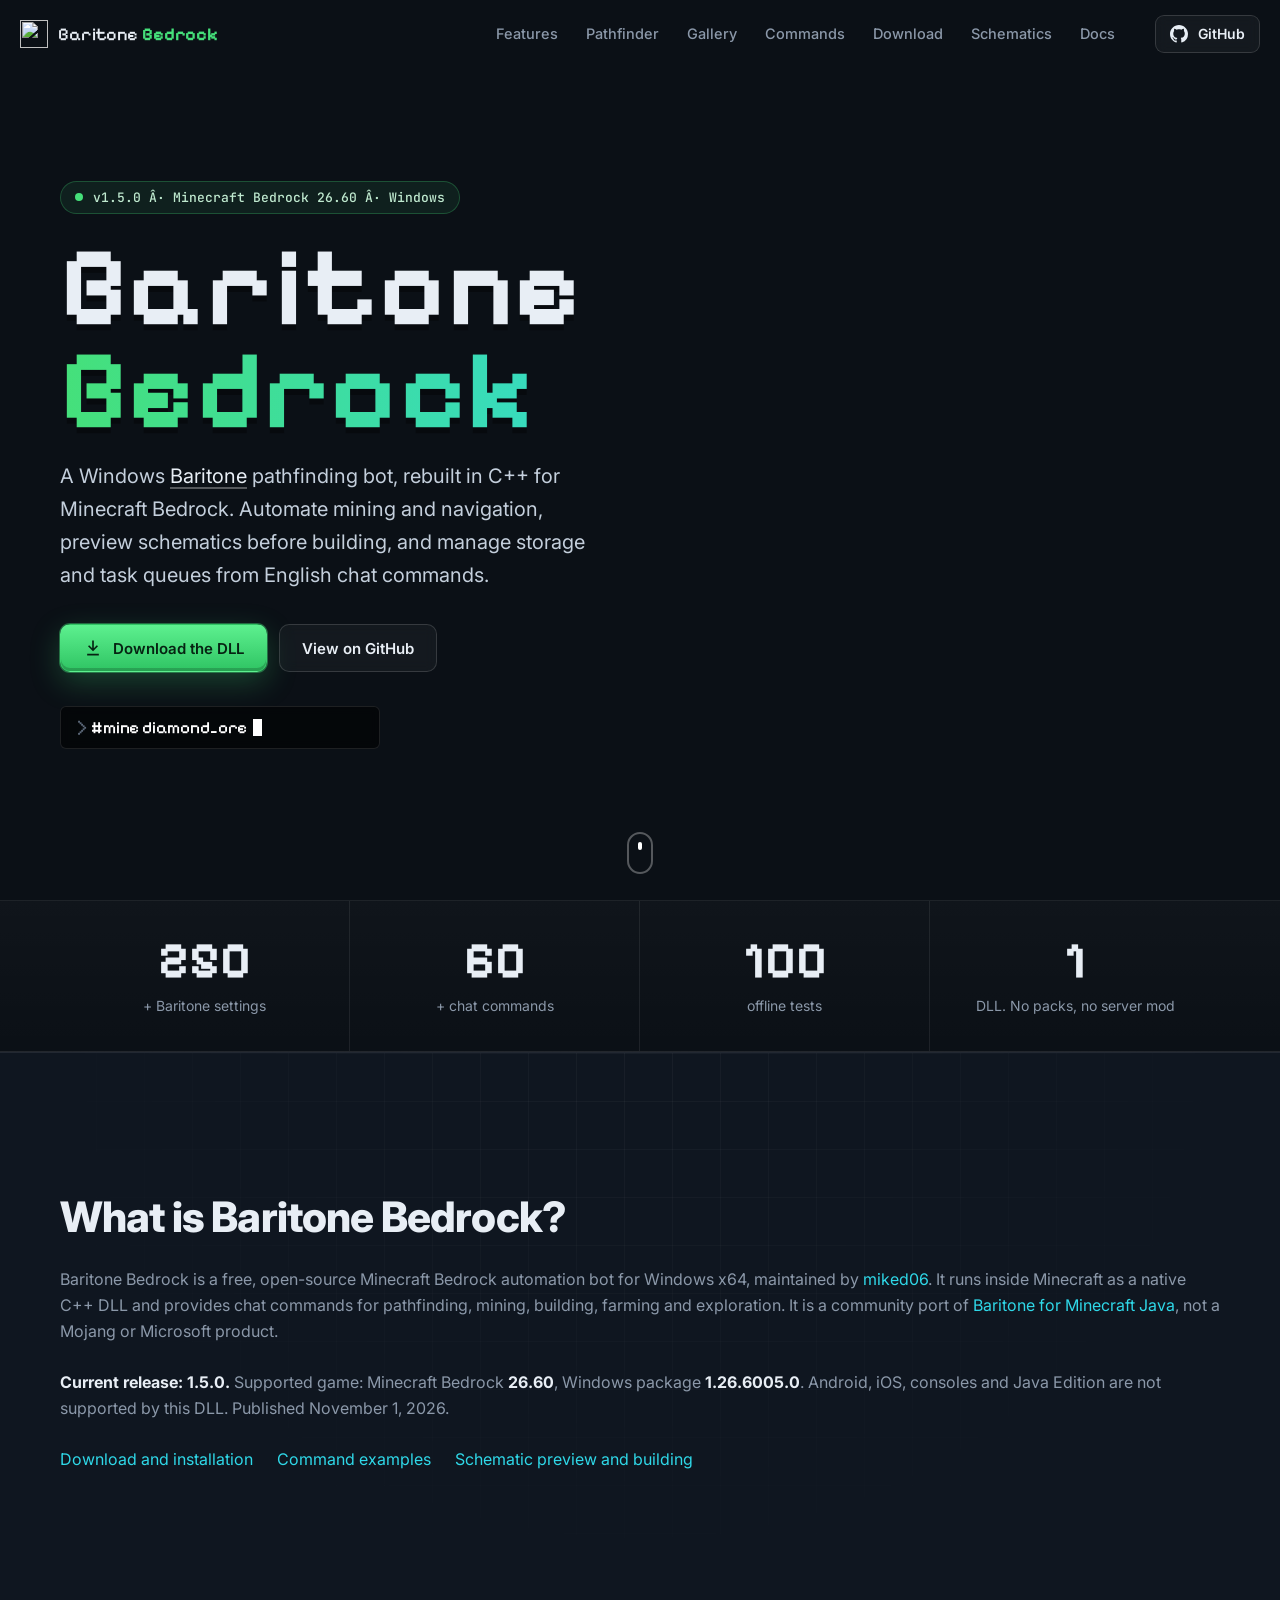
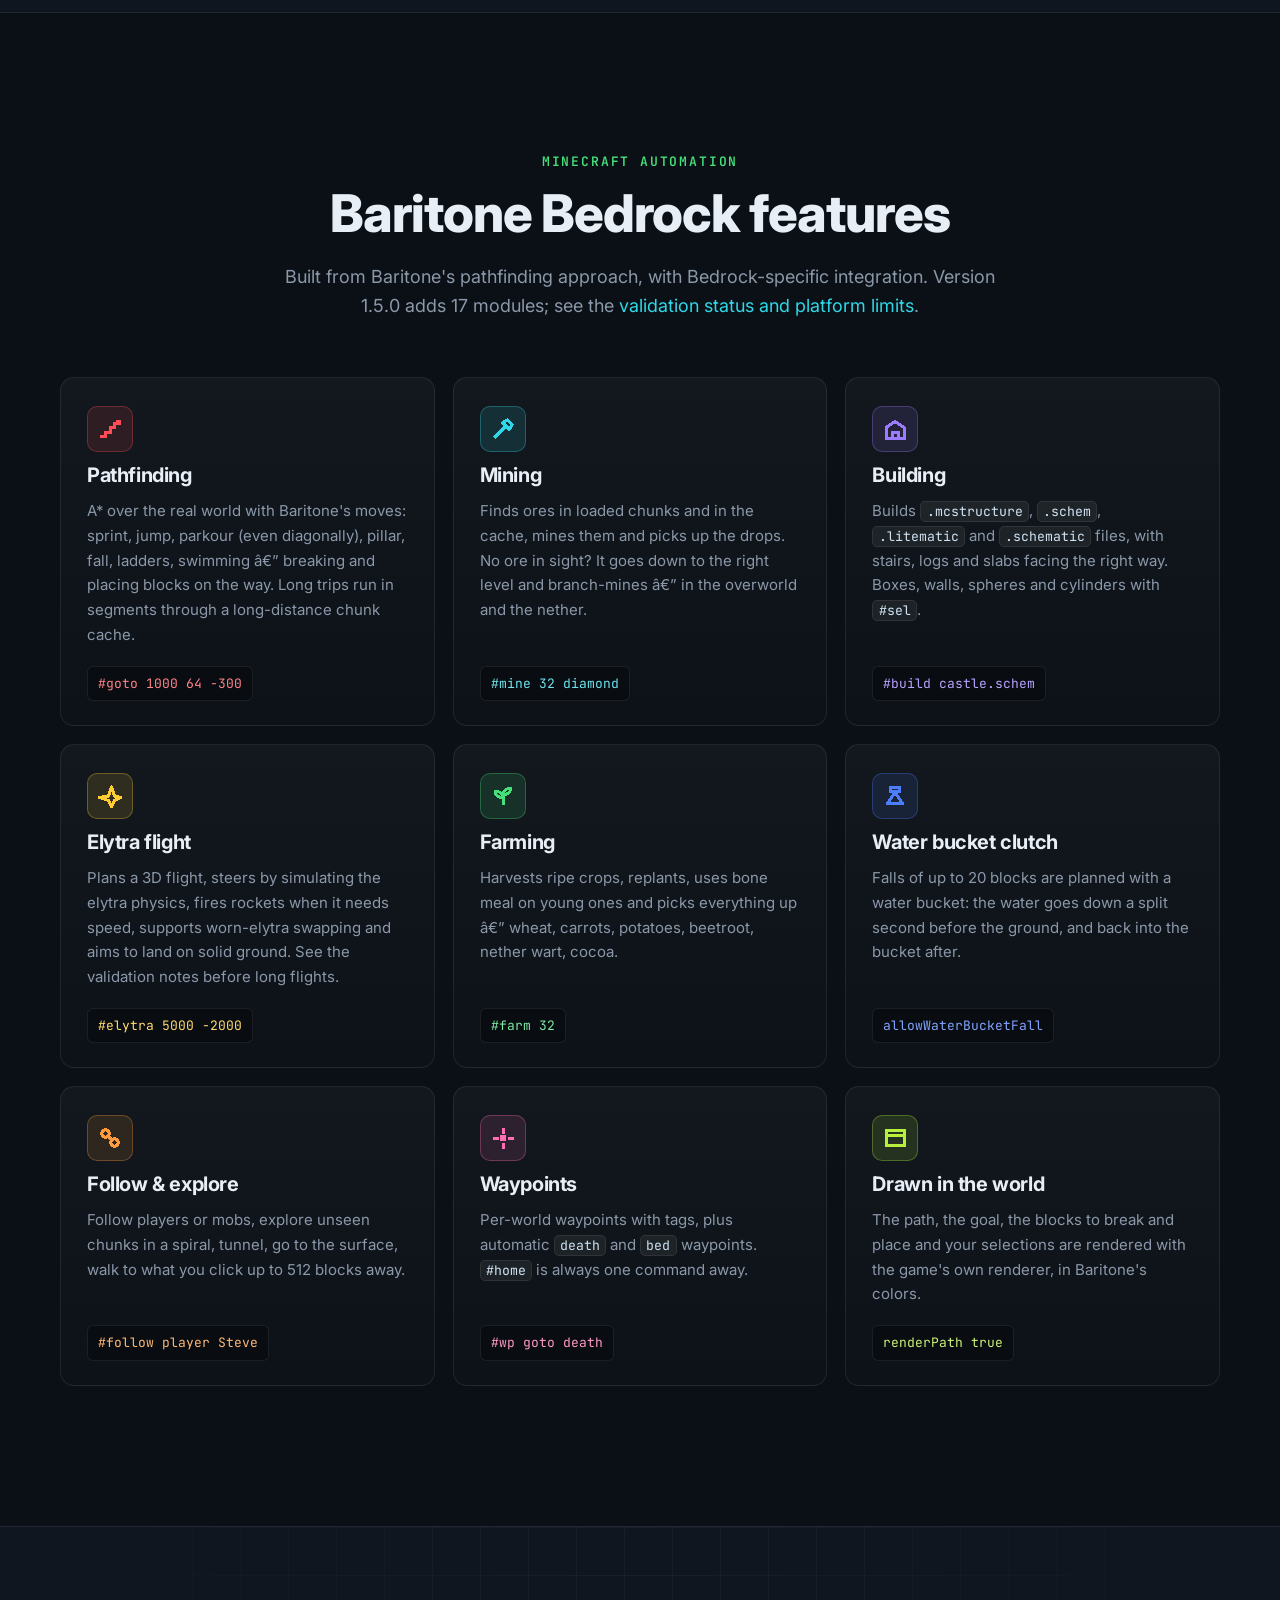
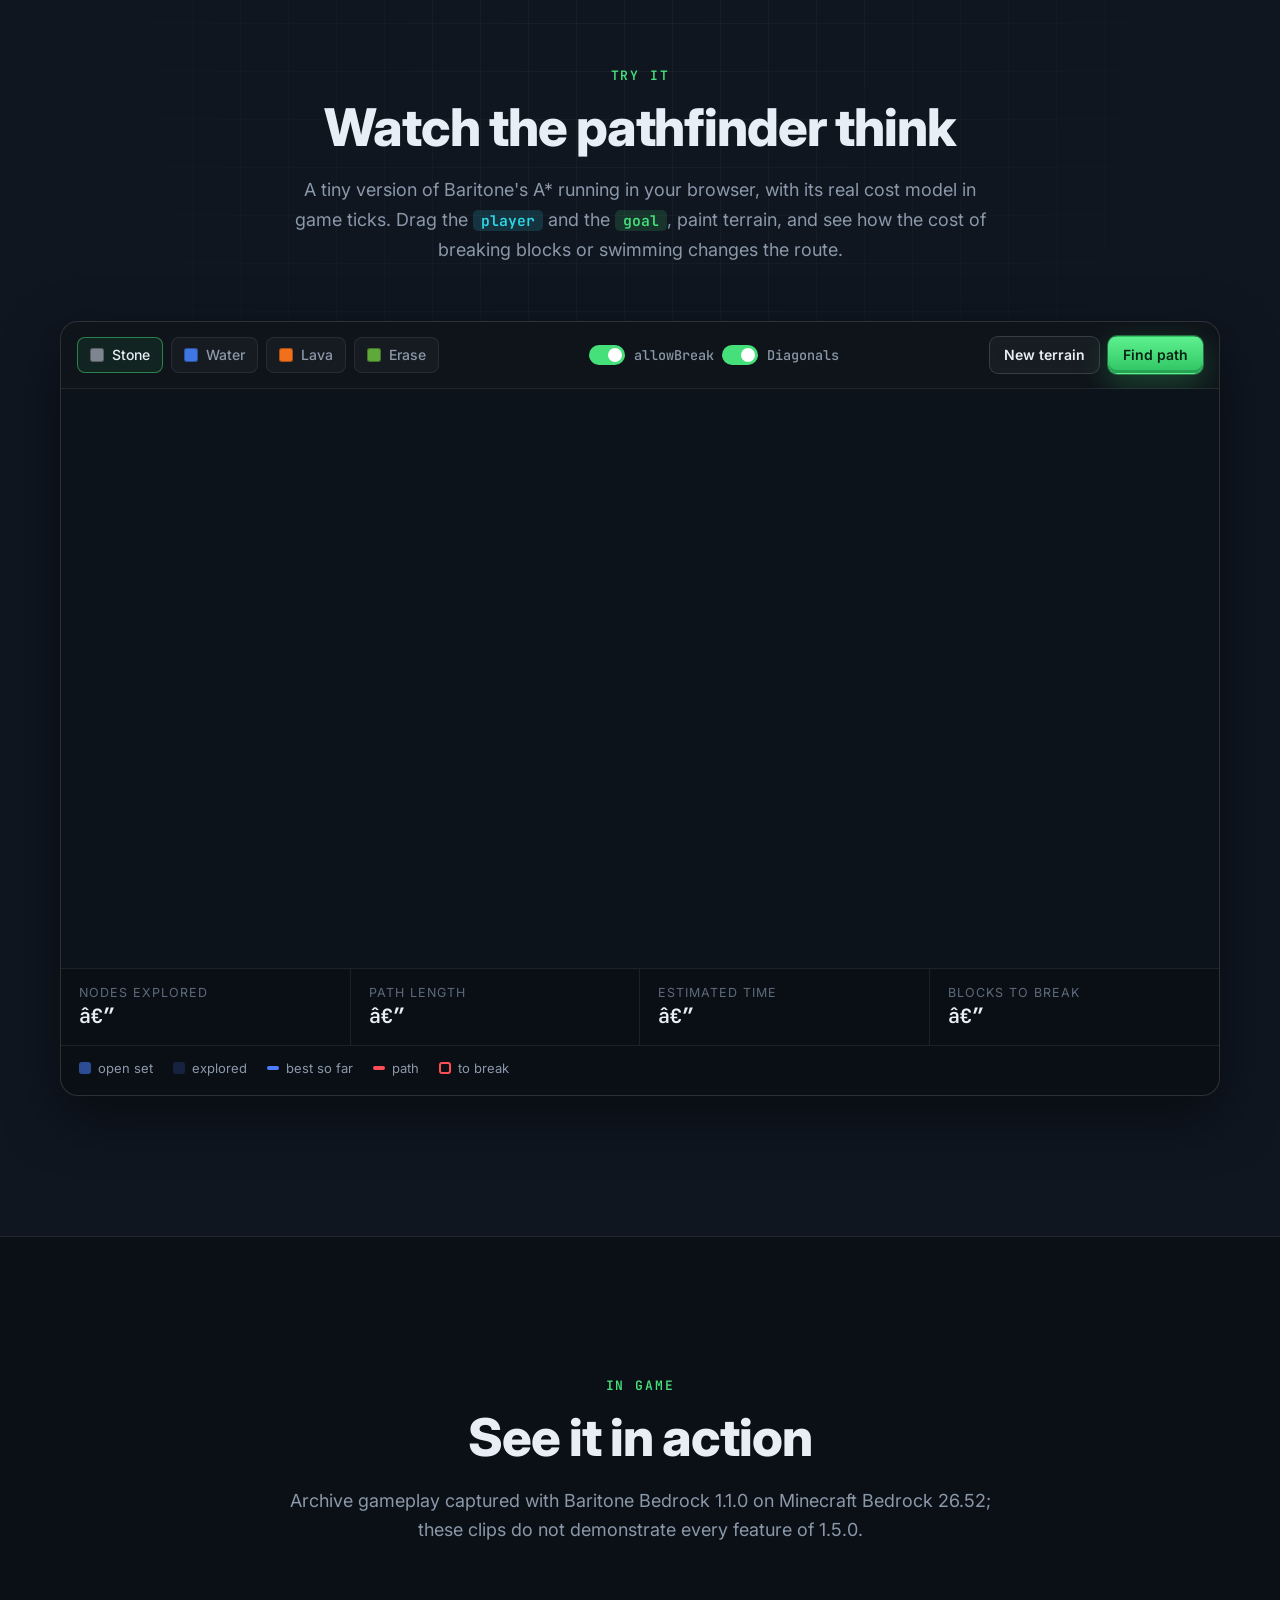
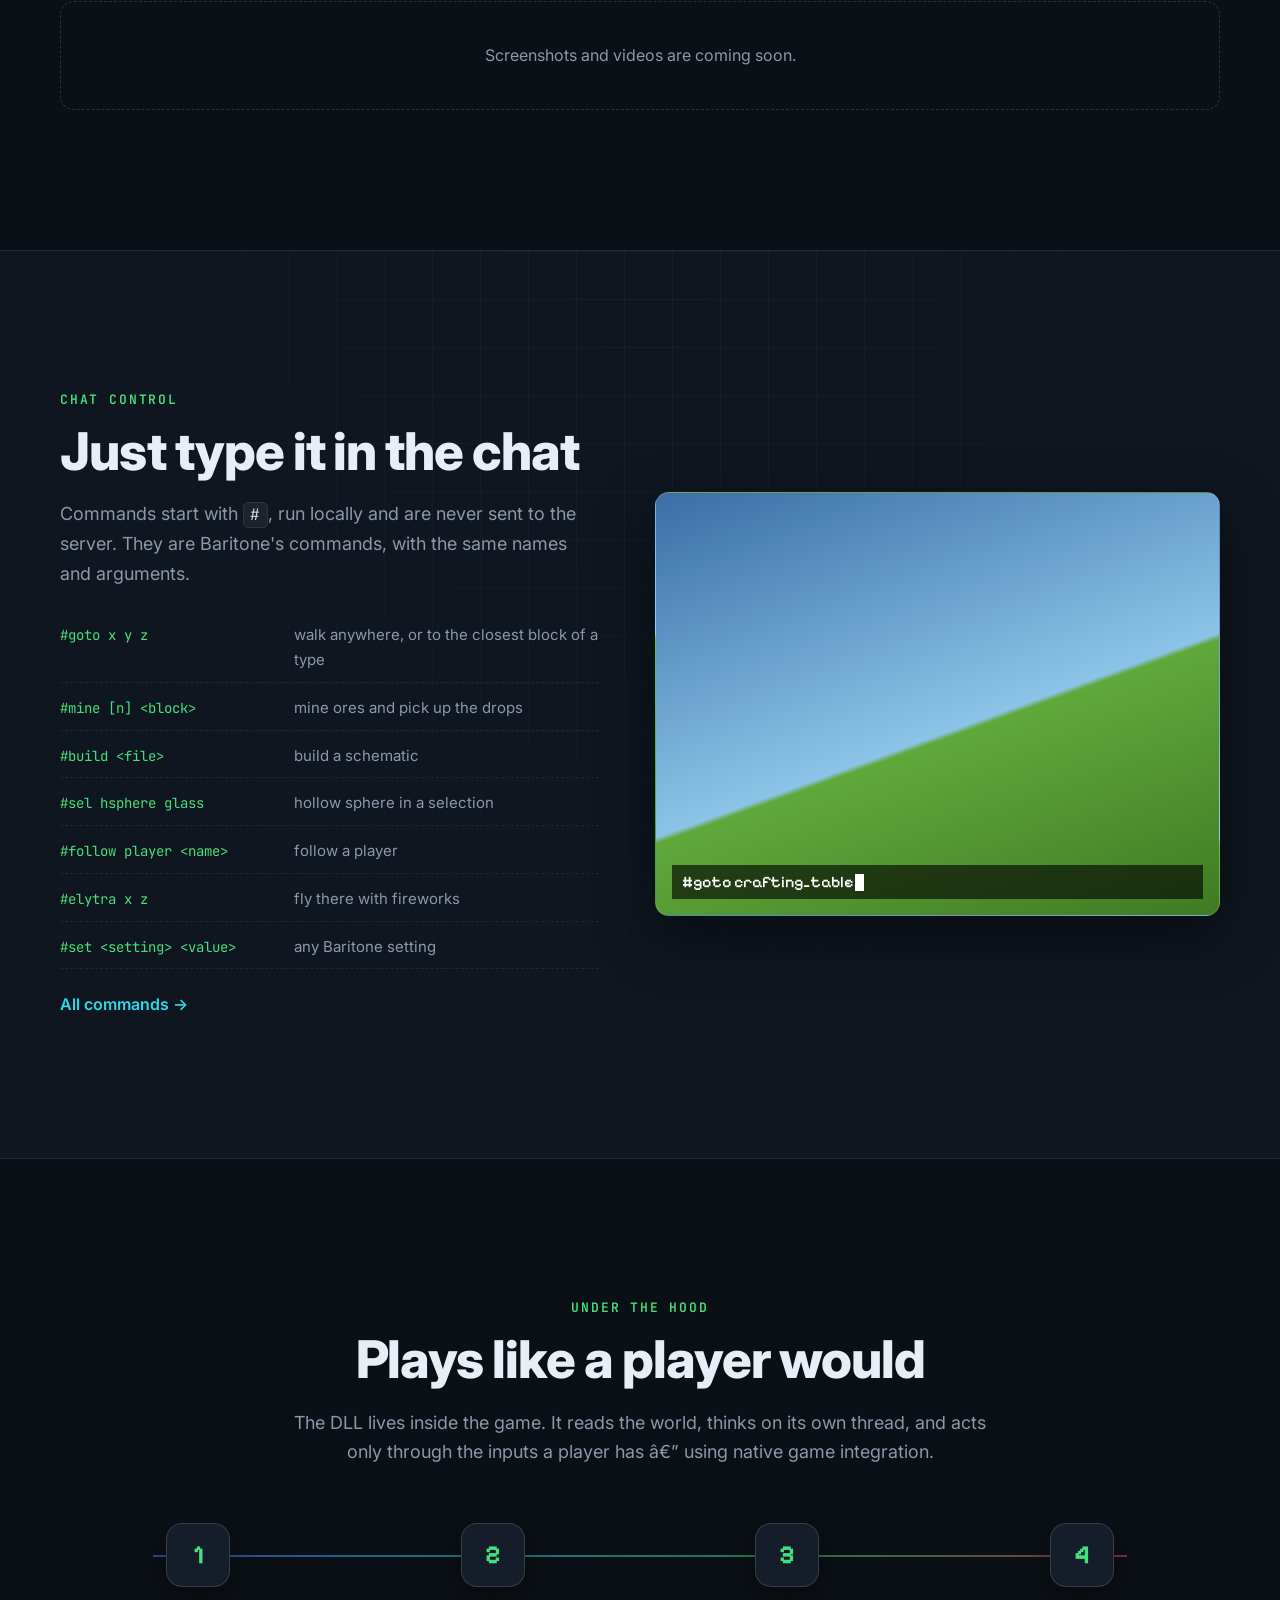
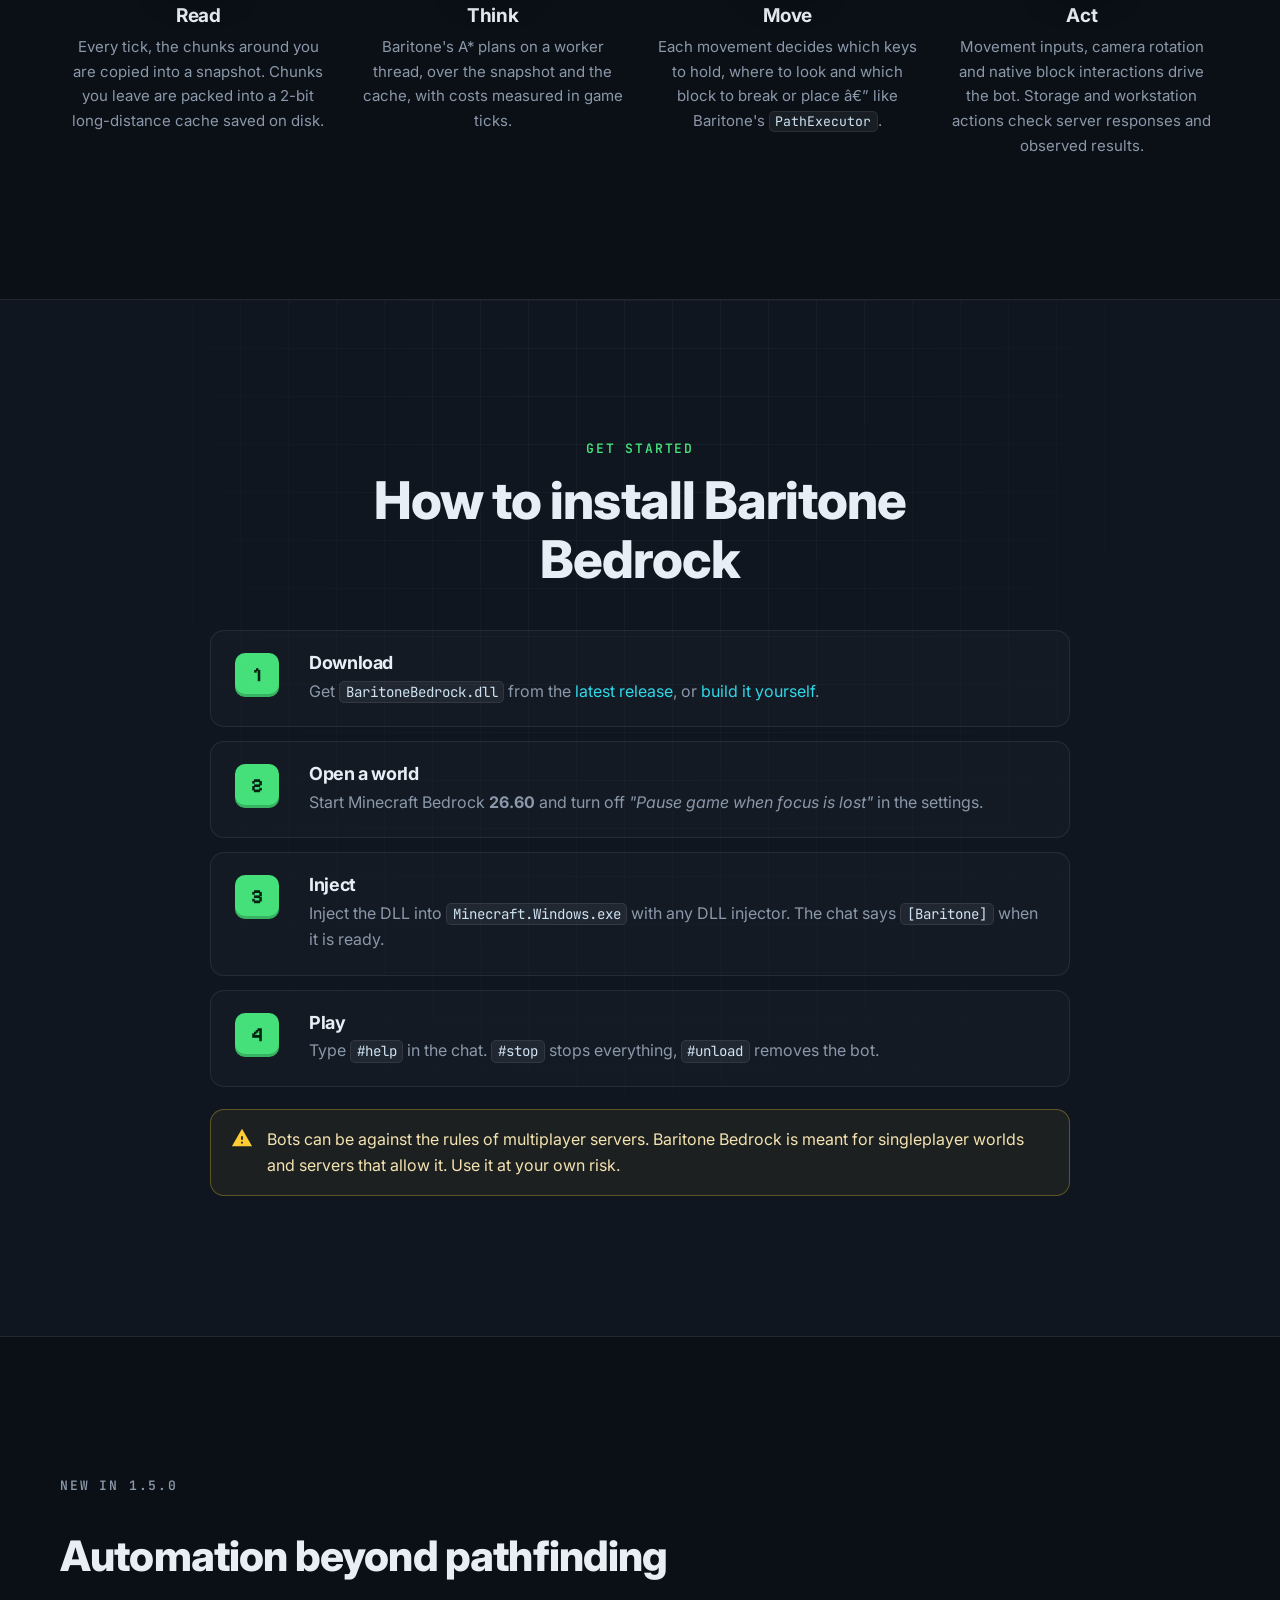
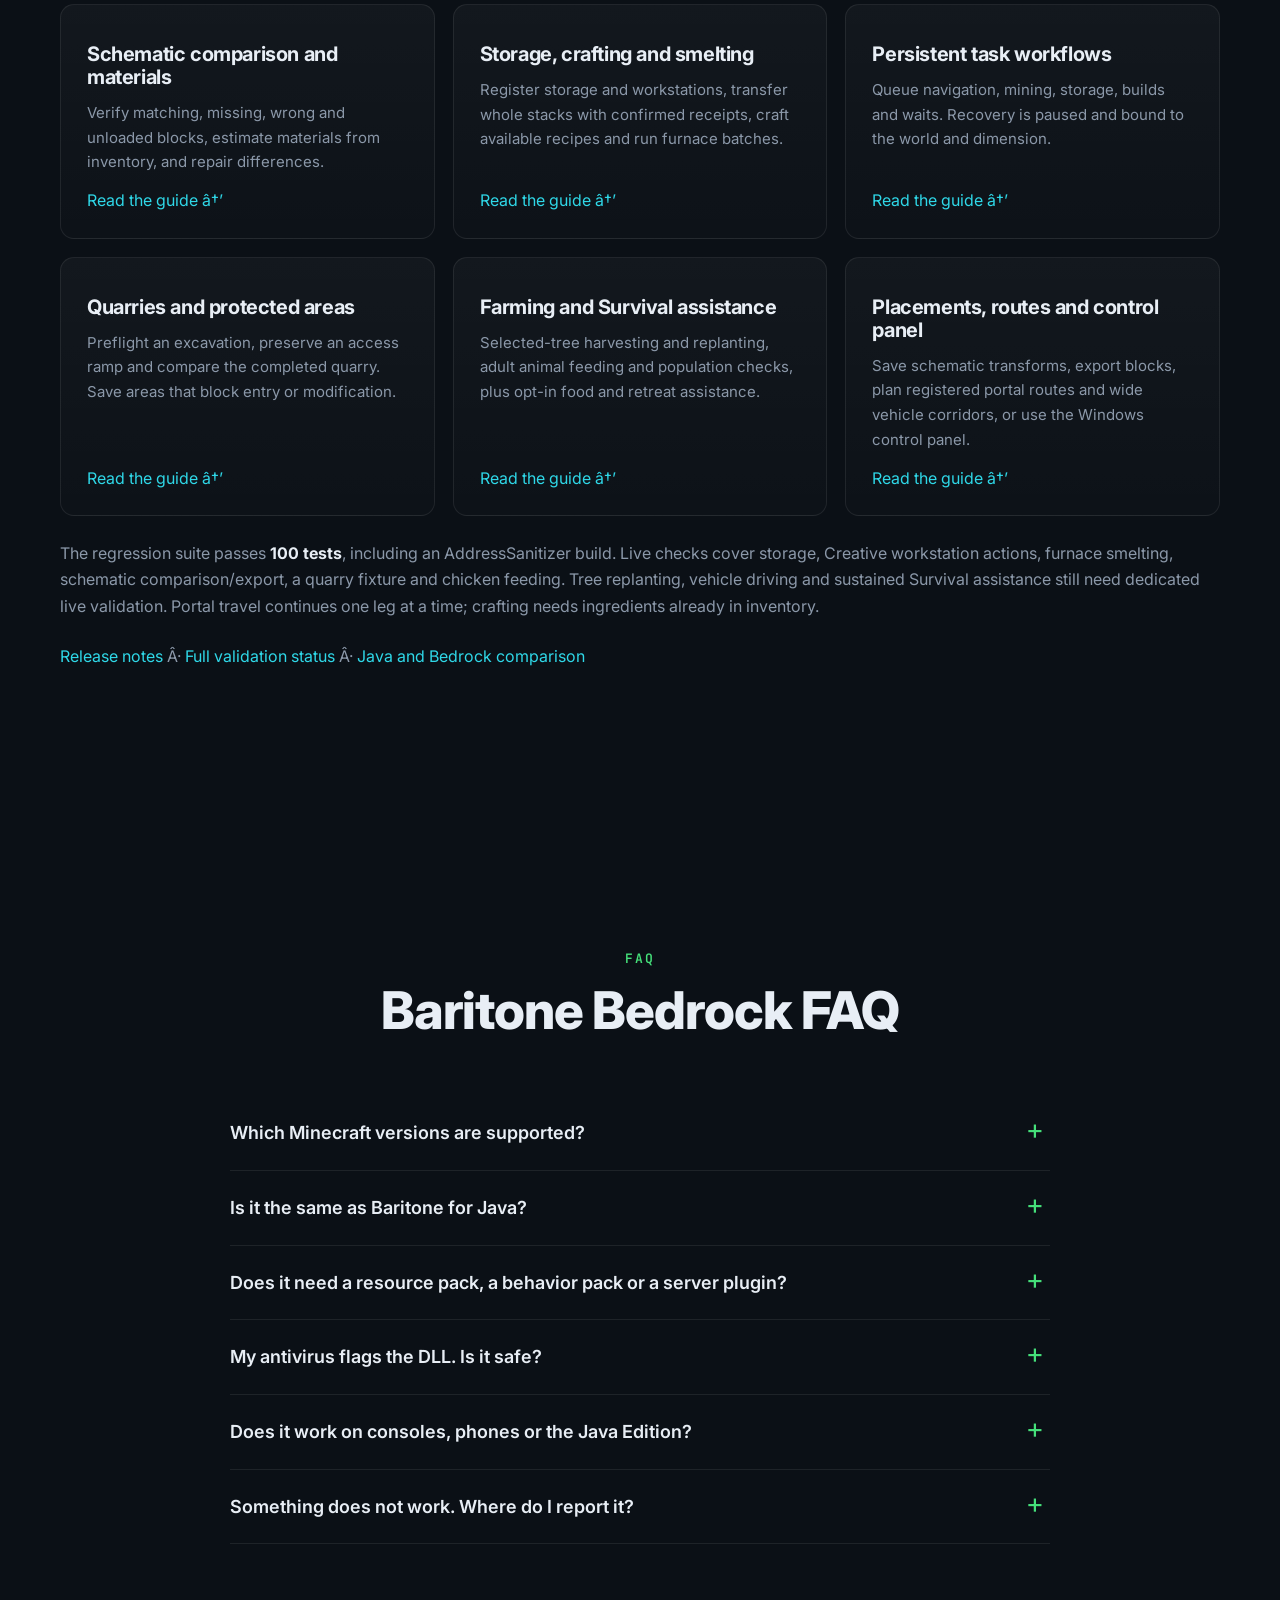
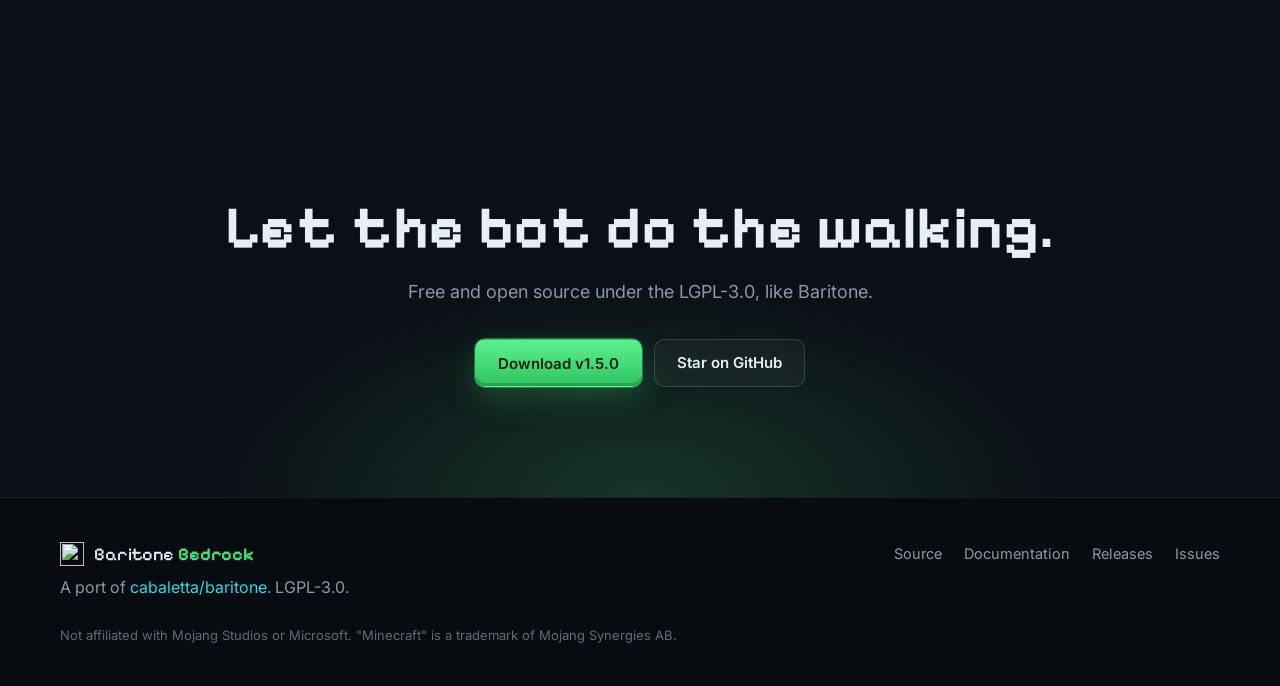
==== index.html @ 294963aa "Update website for 1.5.0 and improve search discoverability" ====
<!doctype html>
<html lang="en">
<head>
  <meta charset="utf-8">
  <meta name="viewport" content="width=device-width, initial-scale=1">
  <title>Baritone Bedrock â€” Minecraft Bot, Download &amp; Commands</title>
  <meta name="description" content="Download Baritone Bedrock 1.5.0 for Minecraft Bedrock 26.60 on Windows. Explore automatic mining, schematic building, commands and installation guides.">
  <meta name="robots" content="index,follow,max-image-preview:large">
  <link rel="canonical" href="https://miked06.github.io/baritone-bedrock-website/">
  <meta property="og:type" content="website">
  <meta property="og:site_name" content="Baritone Bedrock">
  <meta property="og:title" content="Baritone Bedrock â€” Minecraft Bot, Download &amp; Commands">
  <meta property="og:description" content="Download Baritone Bedrock 1.5.0 for Minecraft Bedrock 26.60 on Windows. Explore automatic mining, schematic building, commands and installation guides.">
  <meta property="og:url" content="https://miked06.github.io/baritone-bedrock-website/">
  <meta property="og:image" content="https://miked06.github.io/baritone-bedrock-website/assets/img/og.png">
  <meta property="og:image:alt" content="Baritone Bedrock Minecraft pathfinding bot">
  <meta name="twitter:card" content="summary_large_image">
  <meta name="twitter:title" content="Baritone Bedrock â€” Minecraft Bot, Download &amp; Commands">
  <meta name="twitter:description" content="Download Baritone Bedrock 1.5.0 for Minecraft Bedrock 26.60 on Windows. Explore automatic mining, schematic building, commands and installation guides.">
  <meta name="twitter:image" content="https://miked06.github.io/baritone-bedrock-website/assets/img/og.png">
  <meta name="theme-color" content="#0b1016">
  <link rel="icon" href="assets/img/favicon.svg" type="image/svg+xml">

  <link rel="preconnect" href="https://fonts.googleapis.com">
  <link rel="preconnect" href="https://fonts.gstatic.com" crossorigin>
  <link href="https://fonts.googleapis.com/css2?family=Inter:wght@400;500;600;700;800&family=JetBrains+Mono:wght@400;600&family=Pixelify+Sans:wght@500;700&display=swap" rel="stylesheet">
  <link rel="stylesheet" href="assets/css/style.css">
  <script type="application/ld+json">{"@context": "https://schema.org", "@graph": [{"@type": "WebSite", "@id": "https://miked06.github.io/baritone-bedrock-website/#website", "url": "https://miked06.github.io/baritone-bedrock-website/", "name": "Baritone Bedrock", "inLanguage": "en"}, {"@type": "SoftwareApplication", "@id": "https://miked06.github.io/baritone-bedrock-website/#software", "name": "Baritone Bedrock", "url": "https://miked06.github.io/baritone-bedrock-website/", "applicationCategory": "GameApplication", "operatingSystem": "Windows x64", "softwareVersion": "1.5.0", "softwareRequirements": "Minecraft Bedrock 26.60, Windows package 1.26.6005.0", "description": "Open-source Minecraft Bedrock pathfinding and automation bot for Windows.", "downloadUrl": "https://github.com/miked06/baritone-bedrock/releases/tag/v1.5.0", "releaseNotes": "https://github.com/miked06/baritone-bedrock/releases/tag/v1.5.0", "license": "https://www.gnu.org/licenses/lgpl-3.0.html", "isAccessibleForFree": true, "author": {"@type": "Person", "name": "miked06", "url": "https://github.com/miked06"}, "sameAs": "https://github.com/miked06/baritone-bedrock"}]}</script>
</head>
<body>
  <a class="skip" href="#main">Skip to content</a>

  <header class="nav" id="nav">
    <div class="nav__inner">
      <a class="brand" href="#top" aria-label="Baritone Bedrock home">
        <img src="assets/img/favicon.svg" alt="" width="28" height="28">
        <span>Baritone <b>Bedrock</b></span>
      </a>
      <nav class="nav__links" aria-label="Main">
        <a href="#features">Features</a>
        <a href="#demo">Pathfinder</a>
        <a href="#gallery">Gallery</a>
        <a href="commands.html">Commands</a>
        <a href="download.html">Download</a>
        <a href="schematics.html">Schematics</a>
        <a href="https://github.com/miked06/baritone-bedrock/tree/main/docs">Docs</a>
      </nav>
      <a class="btn btn--ghost btn--sm nav__gh" href="https://github.com/miked06/baritone-bedrock">
        <svg viewBox="0 0 16 16" width="18" height="18" aria-hidden="true"><path fill="currentColor" d="M8 0C3.58 0 0 3.58 0 8c0 3.54 2.29 6.53 5.47 7.59.4.07.55-.17.55-.38 0-.19-.01-.82-.01-1.49-2.01.37-2.53-.49-2.69-.94-.09-.23-.48-.94-.82-1.13-.28-.15-.68-.52-.01-.53.63-.01 1.08.58 1.23.82.72 1.21 1.87.87 2.33.66.07-.52.28-.87.51-1.07-1.78-.2-3.64-.89-3.64-3.95 0-.87.31-1.59.82-2.15-.08-.2-.36-1.02.08-2.12 0 0 .67-.21 2.2.82.64-.18 1.32-.27 2-.27.68 0 1.36.09 2 .27 1.53-1.04 2.2-.82 2.2-.82.44 1.1.16 1.92.08 2.12.51.56.82 1.27.82 2.15 0 3.07-1.87 3.75-3.65 3.95.29.25.54.73.54 1.48 0 1.07-.01 1.93-.01 2.2 0 .21.15.46.55.38A8.013 8.013 0 0016 8c0-4.42-3.58-8-8-8z"/></svg>
        <span>GitHub</span>
      </a>
      <button class="nav__toggle" aria-label="Open menu" aria-expanded="false"><span></span><span></span></button>
    </div>
  </header>

  <main id="main">
    <!-- ============================== HERO ============================== -->
    <section class="hero" id="top">
      <canvas class="hero__canvas" id="hero-canvas" aria-hidden="true"></canvas>
      <div class="hero__fade"></div>
      <div class="hero__content">
        <p class="eyebrow reveal"><span class="dot"></span> v1.5.0 Â· Minecraft Bedrock 26.60 Â· Windows</p>
        <h1 class="hero__title reveal">
          <span class="pixel">Baritone</span>
          <span class="pixel hero__title-accent">Bedrock</span>
        </h1>
        <p class="hero__lead reveal">
          A Windows <a href="https://github.com/cabaletta/baritone">Baritone</a> pathfinding bot, rebuilt in C++ for Minecraft Bedrock.
          Automate mining and navigation, preview schematics before building, and manage storage and task queues from English chat commands.
        </p>
        <div class="hero__cta reveal">
          <a class="btn btn--primary" href="https://github.com/miked06/baritone-bedrock/releases/latest/download/BaritoneBedrock.dll">
            <svg viewBox="0 0 24 24" width="20" height="20" aria-hidden="true"><path fill="currentColor" d="M11 3h2v9.17l3.59-3.58L18 10l-6 6-6-6 1.41-1.41L11 12.17V3zM5 19h14v2H5z"/></svg>
            Download the DLL
          </a>
          <a class="btn btn--ghost" href="https://github.com/miked06/baritone-bedrock">View on GitHub</a>
        </div>
        <div class="hero__chat reveal" aria-label="Example command">
          <span class="chat-prefix">&gt;</span> <span class="typed" id="hero-typed">#mine diamond_ore</span><span class="caret"></span>
        </div>
      </div>
      <a class="hero__scroll" href="#stats" aria-label="Scroll down"><span></span></a>
    </section>

    <!-- ============================== STATS ============================== -->
    <section class="stats" id="stats">
      <div class="container stats__grid">
        <div class="stat reveal"><b data-count="250">250</b><span>+ Baritone settings</span></div>
        <div class="stat reveal"><b data-count="60">60</b><span>+ chat commands</span></div>
        <div class="stat reveal"><b data-count="100">100</b><span>offline tests</span></div>
        <div class="stat reveal"><b data-count="1">1</b><span>DLL. No packs, no server mod</span></div>
      </div>
    </section>

    <section class="section section--alt" id="about"><div class="container guide-content">
      <h2>What is Baritone Bedrock?</h2>
      <p>Baritone Bedrock is a free, open-source Minecraft Bedrock automation bot for Windows x64, maintained by <a href="https://github.com/miked06">miked06</a>. It runs inside Minecraft as a native C++ DLL and provides chat commands for pathfinding, mining, building, farming and exploration. It is a community port of <a href="https://github.com/cabaletta/baritone">Baritone for Minecraft Java</a>, not a Mojang or Microsoft product.</p>
      <p><strong>Current release: 1.5.0.</strong> Supported game: Minecraft Bedrock <strong>26.60</strong>, Windows package <strong>1.26.6005.0</strong>. Android, iOS, consoles and Java Edition are not supported by this DLL. Published <time datetime="2026-11-01">November 1, 2026</time>.</p>
      <div class="guide-links"><a href="download.html">Download and installation</a><a href="commands.html">Command examples</a><a href="schematics.html">Schematic preview and building</a></div>
    </div></section>

    <!-- ============================== FEATURES ============================== -->
    <section class="section" id="features">
      <div class="container">
        <header class="section__head reveal">
          <p class="kicker">Minecraft automation</p>
          <h2>Baritone Bedrock features</h2>
          <p class="section__lead">Built from Baritone's pathfinding approach, with Bedrock-specific integration. Version 1.5.0 adds 17 modules; see the <a href="https://github.com/miked06/baritone-bedrock/blob/main/docs/MODULE_ROADMAP.md">validation status and platform limits</a>.</p>
        </header>

        <div class="features">
          <article class="card reveal" style="--accent: var(--red)">
            <div class="card__icon"><svg viewBox="0 0 16 16" aria-hidden="true"><path d="M2 13h3v-3h3V7h3V4h3" fill="none" stroke="currentColor" stroke-width="2" stroke-linecap="square"/><rect x="12" y="2" width="3" height="3" fill="currentColor"/></svg></div>
            <h3>Pathfinding</h3>
            <p>A* over the real world with Baritone's moves: sprint, jump, parkour (even diagonally), pillar, fall, ladders, swimming â€” breaking and placing blocks on the way. Long trips run in segments through a long-distance chunk cache.</p>
            <code>#goto 1000 64 -300</code>
          </article>
          <article class="card reveal" style="--accent: var(--cyan)">
            <div class="card__icon"><svg viewBox="0 0 16 16" aria-hidden="true"><path d="M3 13l6-6M8 4l4 4M9 3l2-1 3 3-1 2" fill="none" stroke="currentColor" stroke-width="2" stroke-linecap="square"/></svg></div>
            <h3>Mining</h3>
            <p>Finds ores in loaded chunks and in the cache, mines them and picks up the drops. No ore in sight? It goes down to the right level and branch-mines â€” in the overworld and the nether.</p>
            <code>#mine 32 diamond</code>
          </article>
          <article class="card reveal" style="--accent: var(--violet)">
            <div class="card__icon"><svg viewBox="0 0 16 16" aria-hidden="true"><path d="M2 14V7l6-4 6 4v7H2zM6 14v-4h4v4" fill="none" stroke="currentColor" stroke-width="2" stroke-linejoin="miter"/></svg></div>
            <h3>Building</h3>
            <p>Builds <code class="inline">.mcstructure</code>, <code class="inline">.schem</code>, <code class="inline">.litematic</code> and <code class="inline">.schematic</code> files, with stairs, logs and slabs facing the right way. Boxes, walls, spheres and cylinders with <code class="inline">#sel</code>.</p>
            <code>#build castle.schem</code>
          </article>
          <article class="card reveal" style="--accent: var(--gold)">
            <div class="card__icon"><svg viewBox="0 0 16 16" aria-hidden="true"><path d="M1 9l6-1 2-6 2 6 4 1-4 2-2 4-2-4z" fill="none" stroke="currentColor" stroke-width="2" stroke-linejoin="round"/></svg></div>
            <h3>Elytra flight</h3>
            <p>Plans a 3D flight, steers by simulating the elytra physics, fires rockets when it needs speed, supports worn-elytra swapping and aims to land on solid ground. See the validation notes before long flights.</p>
            <code>#elytra 5000 -2000</code>
          </article>
          <article class="card reveal" style="--accent: var(--green)">
            <div class="card__icon"><svg viewBox="0 0 16 16" aria-hidden="true"><path d="M8 14V6M8 9C8 6 5 5 3 5c0 3 2 4 5 4zM8 7c0-3 3-4 5-4 0 3-2 4-5 4z" fill="none" stroke="currentColor" stroke-width="2"/></svg></div>
            <h3>Farming</h3>
            <p>Harvests ripe crops, replants, uses bone meal on young ones and picks everything up â€” wheat, carrots, potatoes, beetroot, nether wart, cocoa.</p>
            <code>#farm 32</code>
          </article>
          <article class="card reveal" style="--accent: var(--blue)">
            <div class="card__icon"><svg viewBox="0 0 16 16" aria-hidden="true"><path d="M5 2h6v3H9v2l4 6H3l4-6V5H5z" fill="none" stroke="currentColor" stroke-width="2" stroke-linejoin="round"/></svg></div>
            <h3>Water bucket clutch</h3>
            <p>Falls of up to 20 blocks are planned with a water bucket: the water goes down a split second before the ground, and back into the bucket after.</p>
            <code>allowWaterBucketFall</code>
          </article>
          <article class="card reveal" style="--accent: var(--orange)">
            <div class="card__icon"><svg viewBox="0 0 16 16" aria-hidden="true"><circle cx="5" cy="5" r="2.5" fill="none" stroke="currentColor" stroke-width="2"/><circle cx="11" cy="11" r="2.5" fill="none" stroke="currentColor" stroke-width="2"/><path d="M7 7l2 2" stroke="currentColor" stroke-width="2"/></svg></div>
            <h3>Follow &amp; explore</h3>
            <p>Follow players or mobs, explore unseen chunks in a spiral, tunnel, go to the surface, walk to what you click up to 512 blocks away.</p>
            <code>#follow player Steve</code>
          </article>
          <article class="card reveal" style="--accent: var(--pink)">
            <div class="card__icon"><svg viewBox="0 0 16 16" aria-hidden="true"><path d="M8 1v4M8 11v4M1 8h4M11 8h4" stroke="currentColor" stroke-width="2"/><rect x="6" y="6" width="4" height="4" fill="currentColor"/></svg></div>
            <h3>Waypoints</h3>
            <p>Per-world waypoints with tags, plus automatic <code class="inline">death</code> and <code class="inline">bed</code> waypoints. <code class="inline">#home</code> is always one command away.</p>
            <code>#wp goto death</code>
          </article>
          <article class="card reveal" style="--accent: var(--lime)">
            <div class="card__icon"><svg viewBox="0 0 16 16" aria-hidden="true"><path d="M2 3h12v10H2zM2 6h12" fill="none" stroke="currentColor" stroke-width="2"/></svg></div>
            <h3>Drawn in the world</h3>
            <p>The path, the goal, the blocks to break and place and your selections are rendered with the game's own renderer, in Baritone's colors.</p>
            <code>renderPath true</code>
          </article>
        </div>
      </div>
    </section>

    <!-- ============================== PATHFINDER DEMO ============================== -->
    <section class="section section--alt" id="demo">
      <div class="container">
        <header class="section__head reveal">
          <p class="kicker">Try it</p>
          <h2>Watch the pathfinder think</h2>
          <p class="section__lead">A tiny version of Baritone's A* running in your browser, with its real cost model in game ticks. Drag the <span class="tag tag--steve">player</span> and the <span class="tag tag--goal">goal</span>, paint terrain, and see how the cost of breaking blocks or swimming changes the route.</p>
        </header>

        <div class="demo reveal">
          <div class="demo__toolbar" role="toolbar" aria-label="Pathfinder tools">
            <div class="demo__group" role="radiogroup" aria-label="Brush">
              <button class="tool is-active" data-brush="stone" aria-pressed="true"><i class="sw sw--stone"></i>Stone</button>
              <button class="tool" data-brush="water" aria-pressed="false"><i class="sw sw--water"></i>Water</button>
              <button class="tool" data-brush="lava" aria-pressed="false"><i class="sw sw--lava"></i>Lava</button>
              <button class="tool" data-brush="grass" aria-pressed="false"><i class="sw sw--grass"></i>Erase</button>
            </div>
            <div class="demo__group">
              <label class="switch"><input type="checkbox" id="opt-break" checked><span></span>allowBreak</label>
              <label class="switch"><input type="checkbox" id="opt-diag" checked><span></span>Diagonals</label>
            </div>
            <div class="demo__group">
              <button class="btn btn--sm btn--ghost" id="demo-random">New terrain</button>
              <button class="btn btn--sm btn--primary" id="demo-run">Find path</button>
            </div>
          </div>
          <div class="demo__stage">
            <canvas id="demo-canvas" aria-label="Pathfinding grid. Drag the player and the goal, paint terrain with the brush."></canvas>
          </div>
          <div class="demo__stats" aria-live="polite">
            <div><span>Nodes explored</span><b id="st-nodes">â€”</b></div>
            <div><span>Path length</span><b id="st-length">â€”</b></div>
            <div><span>Estimated time</span><b id="st-time">â€”</b></div>
            <div><span>Blocks to break</span><b id="st-break">â€”</b></div>
          </div>
          <p class="demo__legend">
            <span><i class="lg lg--open"></i>open set</span>
            <span><i class="lg lg--closed"></i>explored</span>
            <span><i class="lg lg--best"></i>best so far</span>
            <span><i class="lg lg--path"></i>path</span>
            <span><i class="lg lg--break"></i>to break</span>
          </p>
        </div>
      </div>
    </section>

    <!-- ============================== GALLERY ============================== -->
    <section class="section" id="gallery">
      <div class="container">
        <header class="section__head reveal">
          <p class="kicker">In game</p>
          <h2>See it in action</h2>
          <p class="section__lead">Archive gameplay captured with Baritone Bedrock 1.1.0 on Minecraft Bedrock 26.52; these clips do not demonstrate every feature of 1.5.0.</p>
        </header>
        <div class="gallery" id="gallery-grid">
          <a class="shot" href="media/path-render.jpg"><img src="media/path-render.jpg" alt="Baritone Bedrock path rendered in red inside Minecraft" loading="lazy" width="1280" height="720"><span class="shot__cap">Pathfinding inside Minecraft Bedrock</span></a>
          <a class="shot" href="media/elytra-glide.jpg"><img src="media/elytra-glide.jpg" alt="Baritone Bedrock elytra trajectory over Minecraft terrain" loading="lazy" width="1280" height="720"><span class="shot__cap">Elytra flight simulation</span></a>
        </div>
      </div>
    </section>

    <!-- ============================== COMMANDS ============================== -->
    <section class="section section--alt" id="commands">
      <div class="container commands">
        <div class="commands__text reveal">
          <p class="kicker">Chat control</p>
          <h2>Just type it in the chat</h2>
          <p class="section__lead">Commands start with <code class="inline">#</code>, run locally and are never sent to the server. They are Baritone's commands, with the same names and arguments.</p>
          <ul class="cmdlist">
            <li><code>#goto x y z</code><span>walk anywhere, or to the closest block of a type</span></li>
            <li><code>#mine [n] &lt;block&gt;</code><span>mine ores and pick up the drops</span></li>
            <li><code>#build &lt;file&gt;</code><span>build a schematic</span></li>
            <li><code>#sel hsphere glass</code><span>hollow sphere in a selection</span></li>
            <li><code>#follow player &lt;name&gt;</code><span>follow a player</span></li>
            <li><code>#elytra x z</code><span>fly there with fireworks</span></li>
            <li><code>#set &lt;setting&gt; &lt;value&gt;</code><span>any Baritone setting</span></li>
          </ul>
          <a class="link-arrow" href="https://github.com/miked06/baritone-bedrock/blob/main/docs/COMMANDS.md">All commands</a>
        </div>
        <div class="mc-chat reveal" aria-hidden="true">
          <div class="mc-chat__log" id="chat-log"></div>
          <div class="mc-chat__input"><span id="chat-input"></span><span class="caret"></span></div>
        </div>
      </div>
    </section>

    <!-- ============================== HOW IT WORKS ============================== -->
    <section class="section" id="how">
      <div class="container">
        <header class="section__head reveal">
          <p class="kicker">Under the hood</p>
          <h2>Plays like a player would</h2>
          <p class="section__lead">The DLL lives inside the game. It reads the world, thinks on its own thread, and acts only through the inputs a player has â€” using native game integration.</p>
        </header>
        <ol class="pipeline">
          <li class="reveal"><b>1</b><h3>Read</h3><p>Every tick, the chunks around you are copied into a snapshot. Chunks you leave are packed into a 2-bit long-distance cache saved on disk.</p></li>
          <li class="reveal"><b>2</b><h3>Think</h3><p>Baritone's A* plans on a worker thread, over the snapshot and the cache, with costs measured in game ticks.</p></li>
          <li class="reveal"><b>3</b><h3>Move</h3><p>Each movement decides which keys to hold, where to look and which block to break or place â€” like Baritone's <code class="inline">PathExecutor</code>.</p></li>
          <li class="reveal"><b>4</b><h3>Act</h3><p>Movement inputs, camera rotation and native block interactions drive the bot. Storage and workstation actions check server responses and observed results.</p></li>
        </ol>
      </div>
    </section>

    <!-- ============================== INSTALL ============================== -->
    <section class="section section--alt" id="install">
      <div class="container install">
        <header class="section__head reveal">
          <p class="kicker">Get started</p>
          <h2>How to install Baritone Bedrock</h2>
        </header>
        <ol class="steps">
          <li class="step reveal">
            <span class="step__n">1</span>
            <div>
              <h3>Download</h3>
              <p>Get <code class="inline">BaritoneBedrock.dll</code> from the <a href="https://github.com/miked06/baritone-bedrock/releases/latest">latest release</a>, or <a href="https://github.com/miked06/baritone-bedrock/blob/main/docs/BUILDING.md">build it yourself</a>.</p>
            </div>
          </li>
          <li class="step reveal">
            <span class="step__n">2</span>
            <div>
              <h3>Open a world</h3>
              <p>Start Minecraft Bedrock <b>26.60</b> and turn off <i>"Pause game when focus is lost"</i> in the settings.</p>
            </div>
          </li>
          <li class="step reveal">
            <span class="step__n">3</span>
            <div>
              <h3>Inject</h3>
              <p>Inject the DLL into <code class="inline">Minecraft.Windows.exe</code> with any DLL injector. The chat says <code class="inline">[Baritone]</code> when it is ready.</p>
            </div>
          </li>
          <li class="step reveal">
            <span class="step__n">4</span>
            <div>
              <h3>Play</h3>
              <p>Type <code class="inline">#help</code> in the chat. <code class="inline">#stop</code> stops everything, <code class="inline">#unload</code> removes the bot.</p>
            </div>
          </li>
        </ol>
        <div class="callout reveal">
          <svg viewBox="0 0 24 24" width="22" height="22" aria-hidden="true"><path fill="currentColor" d="M1 21h22L12 2 1 21zm12-3h-2v-2h2v2zm0-4h-2v-4h2v4z"/></svg>
          <p>Bots can be against the rules of multiplayer servers. Baritone Bedrock is meant for singleplayer worlds and servers that allow it. Use it at your own risk.</p>
        </div>
      </div>
    </section>

    <section class="section" id="release"><div class="container guide-content"><p class="kicker">New in 1.5.0</p><h2>Automation beyond pathfinding</h2><div class="features"><article class="card"><h3>Schematic comparison and materials</h3><p>Verify matching, missing, wrong and unloaded blocks, estimate materials from inventory, and repair differences.</p><a href="schematics.html">Read the guide â†’</a></article><article class="card"><h3>Storage, crafting and smelting</h3><p>Register storage and workstations, transfer whole stacks with confirmed receipts, craft available recipes and run furnace batches.</p><a href="https://github.com/miked06/baritone-bedrock/blob/main/docs/MODULES.md#crafting-and-smelting">Read the guide â†’</a></article><article class="card"><h3>Persistent task workflows</h3><p>Queue navigation, mining, storage, builds and waits. Recovery is paused and bound to the world and dimension.</p><a href="https://github.com/miked06/baritone-bedrock/blob/main/docs/MODULES.md#persistent-tasks-and-diagnostics">Read the guide â†’</a></article><article class="card"><h3>Quarries and protected areas</h3><p>Preflight an excavation, preserve an access ramp and compare the completed quarry. Save areas that block entry or modification.</p><a href="https://github.com/miked06/baritone-bedrock/blob/main/docs/MODULES.md#quarry-manager">Read the guide â†’</a></article><article class="card"><h3>Farming and Survival assistance</h3><p>Selected-tree harvesting and replanting, adult animal feeding and population checks, plus opt-in food and retreat assistance.</p><a href="https://github.com/miked06/baritone-bedrock/blob/main/docs/MODULES.md#tree-and-animal-farming">Read the guide â†’</a></article><article class="card"><h3>Placements, routes and control panel</h3><p>Save schematic transforms, export blocks, plan registered portal routes and wide vehicle corridors, or use the Windows control panel.</p><a href="https://github.com/miked06/baritone-bedrock/blob/main/docs/MODULES.md">Read the guide â†’</a></article></div><p>The regression suite passes <strong>100 tests</strong>, including an AddressSanitizer build. Live checks cover storage, Creative workstation actions, furnace smelting, schematic comparison/export, a quarry fixture and chicken feeding. Tree replanting, vehicle driving and sustained Survival assistance still need dedicated live validation. Portal travel continues one leg at a time; crafting needs ingredients already in inventory.</p><p><a href="https://github.com/miked06/baritone-bedrock/releases/tag/v1.5.0">Release notes</a> Â· <a href="https://github.com/miked06/baritone-bedrock/blob/main/docs/MODULE_ROADMAP.md">Full validation status</a> Â· <a href="https://github.com/miked06/baritone-bedrock/blob/main/docs/FEATURE_COMPARISON.md">Java and Bedrock comparison</a></p></div></section>
    <!-- ============================== FAQ ============================== -->
    <section class="section" id="faq">
      <div class="container faq">
        <header class="section__head reveal">
          <p class="kicker">FAQ</p>
          <h2>Baritone Bedrock FAQ</h2>
        </header>
        <details class="reveal">
          <summary>Which Minecraft versions are supported?</summary>
          <p>Minecraft Bedrock <b>26.60</b> for Windows (package 1.26.6003.0). The DLL reads the game's memory directly, so each game update needs updated signatures and offsets â€” the <a href="https://github.com/miked06/baritone-bedrock/blob/main/docs/DEVELOPMENT.md#updating-to-a-new-game-version">development guide</a> explains how, and contributions are very welcome.</p>
        </details>
        <details class="reveal">
          <summary>Is it the same as Baritone for Java?</summary>
          <p>It is a C++ port inspired by Baritone Java, with familiar commands and movement costs. Command names do not guarantee identical behavior: Bedrock cannot predict elytra terrain from a world seed, and other differences are documented in <a href="https://github.com/miked06/baritone-bedrock/blob/main/docs/FEATURE_COMPARISON.md">PARITY.md</a>.</p>
        </details>
        <details class="reveal">
          <summary>Does it need a resource pack, a behavior pack or a server plugin?</summary>
          <p>No. It is a single DLL injected into the game. It works in singleplayer and, as a client-side bot, on servers.</p>
        </details>
        <details class="reveal">
          <summary>My antivirus flags the DLL. Is it safe?</summary>
          <p>DLL injectors and injected DLLs are often flagged because of how they work. The code is open source: you can read it and <a href="https://github.com/miked06/baritone-bedrock/blob/main/docs/BUILDING.md">build the DLL yourself</a> with Visual Studio.</p>
        </details>
        <details class="reveal">
          <summary>Does it work on consoles, phones or the Java Edition?</summary>
          <p>Only Minecraft Bedrock for Windows (x64). For Java Edition, use the original <a href="https://github.com/cabaletta/baritone">Baritone</a>.</p>
        </details>
        <details class="reveal">
          <summary>Something does not work. Where do I report it?</summary>
          <p>Check the <a href="https://github.com/miked06/baritone-bedrock/blob/main/docs/TROUBLESHOOTING.md">troubleshooting guide</a>, then <a href="https://github.com/miked06/baritone-bedrock/issues/new/choose">open an issue</a> with your <code class="inline">log.txt</code>.</p>
        </details>
      </div>
    </section>

    <!-- ============================== CTA ============================== -->
    <section class="cta">
      <div class="container cta__inner reveal">
        <h2 class="pixel">Let the bot do the walking.</h2>
        <p>Free and open source under the LGPL-3.0, like Baritone.</p>
        <div class="hero__cta">
          <a class="btn btn--primary" href="https://github.com/miked06/baritone-bedrock/releases/latest">Download v1.5.0</a>
          <a class="btn btn--ghost" href="https://github.com/miked06/baritone-bedrock">Star on GitHub</a>
        </div>
      </div>
    </section>
  </main>

  <footer class="footer">
    <div class="container footer__inner">
      <div>
        <a class="brand" href="#top"><img src="assets/img/favicon.svg" alt="" width="24" height="24"><span>Baritone <b>Bedrock</b></span></a>
        <p class="muted">A port of <a href="https://github.com/cabaletta/baritone">cabaletta/baritone</a>. LGPL-3.0.</p>
      </div>
      <nav aria-label="Footer">
        <a href="https://github.com/miked06/baritone-bedrock">Source</a>
        <a href="https://github.com/miked06/baritone-bedrock/tree/main/docs">Documentation</a>
        <a href="https://github.com/miked06/baritone-bedrock/releases">Releases</a>
        <a href="https://github.com/miked06/baritone-bedrock/issues">Issues</a>
      </nav>
      <p class="footer__legal muted">Not affiliated with Mojang Studios or Microsoft. "Minecraft" is a trademark of Mojang Synergies AB.</p>
    </div>
  </footer>

  <div class="lightbox" id="lightbox" hidden>
    <button class="lightbox__close" aria-label="Close">Ã—</button>
    <div class="lightbox__body"></div>
  </div>

  <script src="assets/js/hero.js" defer></script>
  <script src="assets/js/pathfinder.js" defer></script>
  <script src="assets/js/media.js" defer></script>
  <script src="assets/js/main.js" defer></script>
</body>
</html>
---- assets/css/style.css ----
/* Baritone Bedrock website. Plain CSS, no build step (GitHub Pages). */

:root {
  --bg: #0b1016;
  --bg-2: #0f1620;
  --bg-3: #141d29;
  --line: rgba(255, 255, 255, 0.08);
  --line-2: rgba(255, 255, 255, 0.14);
  --text: #e8eef5;
  --muted: #8b98a9;
  --dim: #5d6a7b;

  /* Baritone's render colors */
  --red: #ff4d57;     /* colorCurrentPath */
  --green: #45e07a;   /* colorGoalBox */
  --blue: #4d7dff;    /* colorBestPathSoFar */
  --cyan: #2fd8e8;    /* colorSelection */
  --magenta: #e04dff; /* colorNextPath */
  --gold: #ffcc33;
  --violet: #9b7bff;
  --orange: #ff9b3d;
  --pink: #ff6fb1;
  --lime: #b6f03c;

  --grass: #5fa83a;
  --grass-dark: #3f7a24;
  --dirt: #8a5a35;

  --radius: 14px;
  --radius-sm: 8px;
  --shadow: 0 20px 60px rgba(0, 0, 0, 0.45);
  --container: 1160px;
  --ease: cubic-bezier(0.2, 0.8, 0.2, 1);

  --font: "Inter", system-ui, -apple-system, "Segoe UI", sans-serif;
  --pixel: "Pixelify Sans", "Inter", system-ui, sans-serif;
  --mono: "JetBrains Mono", ui-monospace, "Cascadia Code", Consolas, monospace;
}

*, *::before, *::after { box-sizing: border-box; }
html { scroll-behavior: smooth; -webkit-text-size-adjust: 100%; }
body {
  margin: 0;
  background: var(--bg);
  color: var(--text);
  font: 400 16px/1.65 var(--font);
  -webkit-font-smoothing: antialiased;
  overflow-x: hidden;
}
img, video, canvas { display: block; max-width: 100%; }
a { color: var(--cyan); text-decoration: none; }
a:hover { text-decoration: underline; text-underline-offset: 3px; }
h1, h2, h3 { line-height: 1.15; margin: 0; letter-spacing: -0.02em; }
p { margin: 0; }
code, .inline { font-family: var(--mono); font-size: 0.88em; }
code.inline {
  background: rgba(255, 255, 255, 0.06);
  border: 1px solid var(--line);
  padding: 0.08em 0.4em;
  border-radius: 5px;
  color: #cfe3f3;
}
::selection { background: rgba(69, 224, 122, 0.35); }
.pixel { font-family: var(--pixel); font-weight: 700; letter-spacing: 0.01em; }
.muted { color: var(--muted); }
.container { width: min(var(--container), calc(100% - 40px)); margin-inline: auto; }

.skip { position: absolute; left: -999px; top: 0; z-index: 100; background: var(--green); color: #04110a; padding: 8px 14px; }
.skip:focus { left: 12px; top: 12px; }

:focus-visible { outline: 2px solid var(--green); outline-offset: 3px; border-radius: 4px; }

/* ------------------------------------------------------------------ buttons */
.btn {
  --h: 48px;
  display: inline-flex; align-items: center; gap: 10px;
  height: var(--h); padding: 0 22px;
  border-radius: 10px; border: 1px solid transparent;
  font: 600 15px/1 var(--font); color: var(--text);
  cursor: pointer; text-decoration: none !important;
  transition: transform 0.2s var(--ease), background 0.2s, border-color 0.2s, box-shadow 0.2s;
  white-space: nowrap;
}
.btn:active { transform: translateY(1px) scale(0.98); }
.btn--sm { --h: 38px; padding: 0 14px; font-size: 14px; border-radius: 9px; }
.btn--primary {
  background: linear-gradient(180deg, #5df08f, #2fc463);
  color: #062312;
  box-shadow: 0 0 0 1px rgba(69, 224, 122, 0.4), 0 10px 30px rgba(69, 224, 122, 0.25), inset 0 -3px 0 rgba(0, 0, 0, 0.18);
}
.btn--primary:hover { transform: translateY(-2px); box-shadow: 0 0 0 1px rgba(69, 224, 122, 0.6), 0 16px 40px rgba(69, 224, 122, 0.35), inset 0 -3px 0 rgba(0, 0, 0, 0.18); }
.btn--ghost { background: rgba(255, 255, 255, 0.04); border-color: var(--line-2); backdrop-filter: blur(6px); }
.btn--ghost:hover { background: rgba(255, 255, 255, 0.09); border-color: rgba(255, 255, 255, 0.28); transform: translateY(-2px); }

/* ------------------------------------------------------------------ nav */
.nav {
  position: fixed; inset: 0 0 auto 0; z-index: 50;
  transition: background 0.3s, border-color 0.3s, backdrop-filter 0.3s;
  border-bottom: 1px solid transparent;
}
.nav.is-scrolled { background: rgba(11, 16, 22, 0.72); backdrop-filter: blur(14px) saturate(1.4); border-bottom-color: var(--line); }
.nav__inner { display: flex; align-items: center; gap: 28px; height: 68px; width: min(1240px, calc(100% - 32px)); margin-inline: auto; }
.brand { display: inline-flex; align-items: center; gap: 10px; color: var(--text); font: 500 18px var(--pixel); text-decoration: none !important; }
.brand b { color: var(--green); font-weight: 700; }
.nav__links { display: flex; gap: 4px; margin-left: auto; }
.nav__links a { color: var(--muted); font-size: 14.5px; font-weight: 500; padding: 8px 12px; border-radius: 8px; transition: color 0.2s, background 0.2s; }
.nav__links a:hover { color: var(--text); background: rgba(255, 255, 255, 0.06); text-decoration: none; }
.nav__toggle { display: none; }

/* ------------------------------------------------------------------ hero */
.hero { position: relative; min-height: 100svh; display: grid; align-items: center; overflow: hidden; isolation: isolate; }
.hero__canvas { position: absolute; inset: 0; width: 100%; height: 100%; z-index: -2; }
.hero__fade {
  position: absolute; inset: 0; z-index: -1; pointer-events: none;
  background:
    radial-gradient(1200px 600px at 20% 40%, rgba(11, 16, 22, 0.92), rgba(11, 16, 22, 0.35) 60%, transparent 80%),
    linear-gradient(180deg, rgba(11, 16, 22, 0.2) 0%, transparent 30%, transparent 70%, var(--bg) 100%);
}
.hero__content { width: min(var(--container), calc(100% - 40px)); margin-inline: auto; padding: 120px 0 90px; max-width: var(--container); }
.hero__content > * { max-width: 640px; }
.eyebrow {
  display: inline-flex; align-items: center; gap: 10px;
  font: 500 13px var(--mono); color: #bfe9cf;
  padding: 7px 14px; border-radius: 999px;
  background: rgba(69, 224, 122, 0.08); border: 1px solid rgba(69, 224, 122, 0.25);
}
.dot { width: 8px; height: 8px; border-radius: 50%; background: var(--green); box-shadow: 0 0 0 0 rgba(69, 224, 122, 0.7); animation: pulse 2s infinite; }
@keyframes pulse { 70% { box-shadow: 0 0 0 10px rgba(69, 224, 122, 0); } 100% { box-shadow: 0 0 0 0 rgba(69, 224, 122, 0); } }
.hero__title { margin: 22px 0 18px; font-size: clamp(56px, 9vw, 112px); line-height: 0.92; display: flex; flex-direction: column; }
.hero__title .pixel { text-shadow: 0 6px 0 rgba(0, 0, 0, 0.35); }
.hero__title-accent {
  background: linear-gradient(90deg, var(--green), var(--cyan) 60%, var(--blue));
  -webkit-background-clip: text; background-clip: text; color: transparent;
  background-size: 200% 100%; animation: shine 8s linear infinite;
  filter: drop-shadow(0 6px 0 rgba(0, 0, 0, 0.35));
  text-shadow: none !important;
}
@keyframes shine { to { background-position: -200% 0; } }
.hero__lead { font-size: clamp(17px, 1.6vw, 20px); color: #c4cfdc; max-width: 560px; }
.hero__lead a { color: var(--text); text-decoration: underline; text-decoration-color: rgba(255, 255, 255, 0.3); text-underline-offset: 4px; }
.hero__cta { display: flex; flex-wrap: wrap; gap: 12px; margin-top: 32px; }
.hero__chat {
  display: inline-flex; align-items: center; gap: 4px; margin-top: 34px;
  padding: 10px 16px; min-width: 320px;
  background: rgba(0, 0, 0, 0.55); border: 1px solid rgba(255, 255, 255, 0.1); border-radius: 6px;
  font: 500 17px var(--pixel); color: #fff; backdrop-filter: blur(4px);
}
.chat-prefix { color: var(--dim); }
.caret { display: inline-block; width: 9px; height: 1.05em; margin-left: 2px; background: currentColor; vertical-align: -0.15em; animation: blink 1s steps(1) infinite; }
@keyframes blink { 50% { opacity: 0; } }
.hero__scroll { position: absolute; left: 50%; bottom: 26px; transform: translateX(-50%); width: 26px; height: 42px; border: 2px solid rgba(255, 255, 255, 0.3); border-radius: 14px; }
.hero__scroll span { position: absolute; left: 50%; top: 8px; width: 4px; height: 8px; margin-left: -2px; border-radius: 2px; background: #fff; animation: scrolly 1.8s var(--ease) infinite; }
@keyframes scrolly { 0% { opacity: 0; transform: translateY(0); } 30% { opacity: 1; } 100% { opacity: 0; transform: translateY(14px); } }

/* ------------------------------------------------------------------ stats */
.stats { border-block: 1px solid var(--line); background: linear-gradient(180deg, rgba(255, 255, 255, 0.02), transparent); }
.stats__grid { display: grid; grid-template-columns: repeat(4, 1fr); }
.stat { padding: 34px 20px; text-align: center; border-right: 1px solid var(--line); }
.stat:last-child { border-right: 0; }
.stat b { display: block; font: 700 clamp(36px, 4vw, 52px)/1 var(--pixel); color: var(--text); }
.stat span { display: block; margin-top: 8px; color: var(--muted); font-size: 14px; }

/* ------------------------------------------------------------------ sections */
.section { padding: clamp(80px, 11vw, 140px) 0; position: relative; }
.section--alt { background: var(--bg-2); border-block: 1px solid var(--line); }
.section--alt::before {
  content: ""; position: absolute; inset: 0; pointer-events: none; opacity: 0.5;
  background-image: linear-gradient(var(--line) 1px, transparent 1px), linear-gradient(90deg, var(--line) 1px, transparent 1px);
  background-size: 48px 48px;
  mask-image: radial-gradient(ellipse at 50% 0%, #000 0%, transparent 70%);
}
.section__head { max-width: 720px; margin: 0 auto 56px; text-align: center; position: relative; }
.kicker { font: 600 13px var(--mono); text-transform: uppercase; letter-spacing: 0.14em; color: var(--green); margin-bottom: 14px; }
.section h2 { font-size: clamp(32px, 4.4vw, 52px); font-weight: 800; }
.section__lead { margin-top: 18px; color: var(--muted); font-size: 18px; }

/* ------------------------------------------------------------------ features */
.features { display: grid; grid-template-columns: repeat(3, 1fr); gap: 18px; }
.card {
  --accent: var(--green);
  position: relative; padding: 28px 26px 24px; border-radius: var(--radius);
  background: linear-gradient(180deg, rgba(255, 255, 255, 0.035), rgba(255, 255, 255, 0.01));
  border: 1px solid var(--line);
  display: flex; flex-direction: column; gap: 12px; overflow: hidden;
  transition: transform 0.35s var(--ease), border-color 0.35s, box-shadow 0.35s;
}
.card::before {
  content: ""; position: absolute; inset: 0; pointer-events: none; opacity: 0; transition: opacity 0.35s;
  background: radial-gradient(360px circle at var(--mx, 50%) var(--my, 0%), color-mix(in srgb, var(--accent) 18%, transparent), transparent 60%);
}
.card:hover { transform: translateY(-4px); border-color: color-mix(in srgb, var(--accent) 40%, transparent); box-shadow: 0 18px 50px rgba(0, 0, 0, 0.35); }
.card:hover::before { opacity: 1; }
.card__icon {
  width: 46px; height: 46px; display: grid; place-items: center; border-radius: 10px;
  color: var(--accent); background: color-mix(in srgb, var(--accent) 12%, transparent);
  border: 1px solid color-mix(in srgb, var(--accent) 30%, transparent);
}
.card__icon svg { width: 24px; height: 24px; shape-rendering: crispEdges; }
.card h3 { font-size: 20px; font-weight: 700; }
.card p { color: var(--muted); font-size: 15px; flex: 1; }
.card > code {
  align-self: flex-start; margin-top: 6px;
  padding: 6px 10px; border-radius: 6px; font-size: 13px;
  background: rgba(0, 0, 0, 0.35); border: 1px solid var(--line); color: color-mix(in srgb, var(--accent) 70%, white);
}

/* ------------------------------------------------------------------ demo */
.tag { font: 600 0.82em var(--mono); padding: 1px 8px; border-radius: 5px; white-space: nowrap; }
.tag--steve { background: rgba(47, 216, 232, 0.15); color: var(--cyan); }
.tag--goal { background: rgba(69, 224, 122, 0.15); color: var(--green); }
.demo {
  position: relative; border-radius: 18px; overflow: hidden;
  border: 1px solid var(--line-2); background: #0a0f15; box-shadow: var(--shadow);
}
.demo__toolbar { display: flex; flex-wrap: wrap; gap: 12px 22px; align-items: center; justify-content: space-between; padding: 14px 16px; border-bottom: 1px solid var(--line); background: rgba(255, 255, 255, 0.02); }
.demo__group { display: flex; flex-wrap: wrap; gap: 8px; align-items: center; }
.tool {
  display: inline-flex; align-items: center; gap: 8px; height: 36px; padding: 0 12px;
  border-radius: 8px; border: 1px solid var(--line); background: rgba(255, 255, 255, 0.03);
  color: var(--muted); font: 500 14px var(--font); cursor: pointer; transition: all 0.2s;
}
.tool:hover { color: var(--text); border-color: var(--line-2); }
.tool.is-active { color: var(--text); border-color: rgba(69, 224, 122, 0.5); background: rgba(69, 224, 122, 0.08); }
.sw { width: 14px; height: 14px; border-radius: 3px; box-shadow: inset 0 0 0 1px rgba(0, 0, 0, 0.3); }
.sw--stone { background: #7d8590; }
.sw--water { background: #3f76e4; }
.sw--lava { background: #f2701c; }
.sw--grass { background: var(--grass); }
.switch { display: inline-flex; align-items: center; gap: 9px; color: var(--muted); font: 500 13.5px var(--mono); cursor: pointer; user-select: none; }
.switch input { position: absolute; opacity: 0; pointer-events: none; }
.switch span { width: 36px; height: 20px; border-radius: 20px; background: rgba(255, 255, 255, 0.12); position: relative; transition: background 0.2s; }
.switch span::after { content: ""; position: absolute; top: 3px; left: 3px; width: 14px; height: 14px; border-radius: 50%; background: #fff; transition: transform 0.25s var(--ease); }
.switch input:checked + span { background: var(--green); }
.switch input:checked + span::after { transform: translateX(16px); }
.switch input:focus-visible + span { outline: 2px solid var(--green); outline-offset: 2px; }
.demo__stage { position: relative; aspect-ratio: 2 / 1; background: #0c131b; touch-action: none; }
.demo__stage canvas { width: 100%; height: 100%; cursor: crosshair; image-rendering: pixelated; }
.demo__stats { display: grid; grid-template-columns: repeat(4, 1fr); border-top: 1px solid var(--line); }
.demo__stats div { padding: 14px 18px; border-right: 1px solid var(--line); }
.demo__stats div:last-child { border-right: 0; }
.demo__stats span { display: block; color: var(--dim); font-size: 12.5px; text-transform: uppercase; letter-spacing: 0.08em; }
.demo__stats b { font: 600 20px var(--mono); }
.demo__legend { display: flex; flex-wrap: wrap; gap: 8px 20px; padding: 12px 18px 16px; color: var(--muted); font-size: 13px; border-top: 1px solid var(--line); }
.lg { display: inline-block; width: 12px; height: 12px; margin-right: 7px; border-radius: 3px; vertical-align: -1px; }
.lg--open { background: rgba(77, 125, 255, 0.55); }
.lg--closed { background: rgba(77, 125, 255, 0.18); }
.lg--best { background: var(--blue); height: 4px; vertical-align: 3px; }
.lg--path { background: var(--red); height: 4px; vertical-align: 3px; }
.lg--break { background: transparent; box-shadow: inset 0 0 0 2px var(--red); }

/* ------------------------------------------------------------------ gallery */
.gallery { display: grid; grid-template-columns: repeat(12, 1fr); gap: 16px; }
.shot {
  position: relative; grid-column: span 4; border-radius: var(--radius); overflow: hidden;
  border: 1px solid var(--line-2); background: var(--bg-3); cursor: zoom-in;
  aspect-ratio: 16 / 9; padding: 0; color: inherit; text-align: left;
  transition: transform 0.4s var(--ease), box-shadow 0.4s;
}
.shot--wide { grid-column: span 8; grid-row: span 2; aspect-ratio: auto; }
.shot img, .shot video { width: 100%; height: 100%; object-fit: cover; transition: transform 0.8s var(--ease); }
.shot:hover { transform: translateY(-4px); box-shadow: 0 24px 60px rgba(0, 0, 0, 0.5); }
.shot:hover img, .shot:hover video { transform: scale(1.04); }
.shot__cap {
  position: absolute; inset: auto 0 0 0; padding: 40px 16px 14px;
  background: linear-gradient(transparent, rgba(0, 0, 0, 0.82));
  font-size: 14px; color: #dbe5ef;
}
.shot__cap b { display: block; font: 600 16px var(--font); color: #fff; }
.shot__cap code { color: var(--green); }
.shot__badge { position: absolute; top: 12px; left: 12px; font: 600 11px var(--mono); letter-spacing: 0.1em; padding: 4px 8px; border-radius: 5px; background: rgba(255, 77, 87, 0.9); color: #fff; }
.gallery__empty { grid-column: 1 / -1; text-align: center; color: var(--muted); padding: 40px; border: 1px dashed var(--line-2); border-radius: var(--radius); }

.lightbox { position: fixed; inset: 0; z-index: 80; background: rgba(3, 6, 9, 0.92); display: grid; place-items: center; padding: 4vmin; backdrop-filter: blur(6px); animation: fade 0.25s; }
.lightbox[hidden] { display: none; }
.lightbox__body { max-width: min(1400px, 100%); max-height: 100%; }
.lightbox__body img, .lightbox__body video { max-height: 86vh; border-radius: 10px; box-shadow: var(--shadow); }
.lightbox__body p { margin-top: 12px; color: var(--muted); text-align: center; }
.lightbox__close { position: absolute; top: 14px; right: 18px; width: 44px; height: 44px; border-radius: 50%; border: 1px solid var(--line-2); background: rgba(255, 255, 255, 0.06); color: #fff; font-size: 26px; cursor: pointer; }
@keyframes fade { from { opacity: 0; } }

/* ------------------------------------------------------------------ commands */
.commands { display: grid; grid-template-columns: 1fr 1.05fr; gap: 56px; align-items: center; position: relative; }
.commands .section__lead { margin-bottom: 26px; }
.commands h2 { margin-top: 0; }
.cmdlist { list-style: none; padding: 0; margin: 0 0 22px; display: grid; gap: 4px; }
.cmdlist li { display: flex; gap: 14px; align-items: baseline; padding: 9px 0; border-bottom: 1px dashed var(--line); }
.cmdlist code { color: var(--green); min-width: 220px; font-size: 14px; }
.cmdlist span { color: var(--muted); font-size: 15px; }
.link-arrow { font-weight: 600; }
.link-arrow::after { content: " →"; transition: margin 0.2s; }
.link-arrow:hover::after { margin-left: 4px; }

.mc-chat {
  position: relative; border-radius: 14px; overflow: hidden; aspect-ratio: 4 / 3;
  border: 1px solid var(--line-2); box-shadow: var(--shadow);
  background: url("../img/chat-bg.svg") center / cover, linear-gradient(160deg, #3a6ea5, #8cc4e8 55%, #5fa83a 56%, #3f7a24);
  display: flex; flex-direction: column; justify-content: flex-end; padding: 16px;
  font: 500 16px/1.35 var(--pixel);
}
.mc-chat__log { display: flex; flex-direction: column; gap: 2px; margin-bottom: 8px; }
.mc-line { background: rgba(0, 0, 0, 0.5); color: #fff; padding: 2px 8px; align-self: flex-start; max-width: 100%; text-shadow: 2px 2px 0 rgba(0, 0, 0, 0.35); animation: chatin 0.3s var(--ease); }
.mc-line .p { color: #d16cff; }
.mc-line .g { color: #9df29d; }
.mc-line .y { color: #ffe066; }
.mc-line .gray { color: #c9c9c9; }
@keyframes chatin { from { opacity: 0; transform: translateY(6px); } }
.mc-chat__input { background: rgba(0, 0, 0, 0.62); color: #fff; padding: 6px 10px; min-height: 34px; display: flex; align-items: center; }

/* ------------------------------------------------------------------ pipeline */
.pipeline { list-style: none; padding: 0; margin: 0; display: grid; grid-template-columns: repeat(4, 1fr); gap: 18px; counter-reset: step; position: relative; }
.pipeline::before {
  content: ""; position: absolute; top: 32px; left: 8%; right: 8%; height: 2px;
  background: linear-gradient(90deg, var(--blue), var(--cyan), var(--green), var(--red));
  opacity: 0.5;
}
.pipeline li { position: relative; padding: 0 6px; text-align: center; }
.pipeline b {
  display: grid; place-items: center; width: 64px; height: 64px; margin: 0 auto 18px;
  border-radius: 16px; background: var(--bg-3); border: 1px solid var(--line-2);
  font: 700 26px var(--pixel); color: var(--green); position: relative;
  box-shadow: 0 10px 30px rgba(0, 0, 0, 0.35);
}
.pipeline h3 { font-size: 19px; margin-bottom: 8px; }
.pipeline p { color: var(--muted); font-size: 15px; }

/* ------------------------------------------------------------------ install */
.install .section__head { margin-bottom: 40px; }
.steps { list-style: none; padding: 0; margin: 0 auto; max-width: 860px; display: grid; gap: 14px; }
.step {
  display: grid; grid-template-columns: 56px 1fr; gap: 18px; align-items: start;
  padding: 22px 24px; border-radius: var(--radius); border: 1px solid var(--line); background: rgba(255, 255, 255, 0.02);
}
.step__n { width: 44px; height: 44px; display: grid; place-items: center; border-radius: 10px; font: 700 20px var(--pixel); color: #062312; background: var(--green); box-shadow: inset 0 -3px 0 rgba(0, 0, 0, 0.2); }
.step h3 { font-size: 18px; margin-bottom: 4px; }
.step p { color: var(--muted); }
.callout { display: flex; gap: 14px; align-items: flex-start; max-width: 860px; margin: 22px auto 0; padding: 16px 20px; border-radius: var(--radius); border: 1px solid rgba(255, 204, 51, 0.3); background: rgba(255, 204, 51, 0.06); color: #f4e3b0; }
.callout svg { flex: none; color: var(--gold); margin-top: 1px; }

/* ------------------------------------------------------------------ faq */
.faq { max-width: 820px; }
.faq details { border-bottom: 1px solid var(--line); }
.faq summary {
  list-style: none; cursor: pointer; padding: 22px 40px 22px 0; position: relative;
  font-size: 18px; font-weight: 600;
}
.faq summary::-webkit-details-marker { display: none; }
.faq summary::after { content: "+"; position: absolute; right: 6px; top: 16px; font: 400 28px var(--font); color: var(--green); transition: transform 0.3s var(--ease); }
.faq details[open] summary::after { transform: rotate(45deg); }
.faq details p { padding: 0 0 22px; color: var(--muted); animation: fade 0.35s; }

/* ------------------------------------------------------------------ cta + footer */
.cta { padding: 110px 0; position: relative; overflow: hidden; }
.cta::before {
  content: ""; position: absolute; inset: 0; z-index: -1;
  background: radial-gradient(600px 300px at 50% 100%, rgba(69, 224, 122, 0.18), transparent 70%);
}
.cta__inner { text-align: center; }
.cta h2 { font-size: clamp(34px, 5vw, 60px); }
.cta p { color: var(--muted); margin-top: 14px; font-size: 18px; }
.cta .hero__cta { justify-content: center; }
.footer { border-top: 1px solid var(--line); padding: 44px 0 40px; background: #080c11; }
.footer__inner { display: grid; grid-template-columns: 1fr auto; gap: 24px 40px; align-items: start; }
.footer__inner nav { display: flex; flex-wrap: wrap; gap: 8px 22px; }
.footer__inner nav a { color: var(--muted); font-size: 14.5px; }
.footer__inner nav a:hover { color: var(--text); }
.footer .brand { margin-bottom: 8px; }
.footer__legal { grid-column: 1 / -1; font-size: 13px; color: var(--dim); }

/* ------------------------------------------------------------------ reveal */
.reveal { opacity: 1; transform: none; transition: opacity 0.8s var(--ease), transform 0.8s var(--ease); transition-delay: var(--d, 0s); }
.reveal.is-in { opacity: 1; transform: none; }
.no-js .reveal { opacity: 1; transform: none; }

/* ------------------------------------------------------------------ responsive */
@media (max-width: 1000px) {
  .features { grid-template-columns: repeat(2, 1fr); }
  .commands { grid-template-columns: 1fr; }
  .pipeline { grid-template-columns: repeat(2, 1fr); row-gap: 40px; }
  .pipeline::before { display: none; }
  .shot, .shot--wide { grid-column: span 6; grid-row: auto; aspect-ratio: 16 / 9; }
}
@media (max-width: 760px) {
  .nav__links, .nav__gh { display: none; }
  .nav__toggle {
    display: grid; gap: 6px; margin-left: auto; width: 42px; height: 42px; place-content: center;
    border: 1px solid var(--line-2); border-radius: 10px; background: rgba(255, 255, 255, 0.04); cursor: pointer;
  }
  .nav__toggle span { display: block; width: 18px; height: 2px; background: #fff; transition: transform 0.3s; }
  .nav.is-open .nav__toggle span:first-child { transform: translateY(4px) rotate(45deg); }
  .nav.is-open .nav__toggle span:last-child { transform: translateY(-4px) rotate(-45deg); }
  .nav.is-open { background: rgba(11, 16, 22, 0.96); }
  .nav.is-open .nav__links {
    display: flex; flex-direction: column; position: absolute; top: 68px; left: 0; right: 0;
    padding: 10px 16px 18px; background: rgba(11, 16, 22, 0.96); border-bottom: 1px solid var(--line);
  }
  .nav.is-open .nav__links a { padding: 12px; font-size: 16px; }
  .stats__grid { grid-template-columns: repeat(2, 1fr); }
  .stat:nth-child(2) { border-right: 0; }
  .stat:nth-child(-n + 2) { border-bottom: 1px solid var(--line); }
  .features { grid-template-columns: 1fr; }
  .pipeline { grid-template-columns: 1fr; }
  .shot, .shot--wide { grid-column: 1 / -1; }
  .demo__stage { aspect-ratio: 4 / 3; }
  .demo__stats { grid-template-columns: repeat(2, 1fr); }
  .demo__stats div:nth-child(2) { border-right: 0; }
  .demo__stats div:nth-child(-n + 2) { border-bottom: 1px solid var(--line); }
  .cmdlist li { flex-direction: column; gap: 2px; }
  .cmdlist code { min-width: 0; }
  .hero__chat { min-width: 0; width: 100%; font-size: 15px; }
  .footer__inner { grid-template-columns: 1fr; }
  .mc-chat { font-size: 13.5px; }
}

@media (prefers-reduced-motion: reduce) {
  html { scroll-behavior: auto; }
  *, *::before, *::after { animation-duration: 0.001ms !important; animation-iteration-count: 1 !important; transition-duration: 0.001ms !important; }
  .reveal { opacity: 1; transform: none; }
}

/* Guides are useful as static HTML, without canvas or animation scripts. */
.guide-content { display: grid; gap: 24px; }
.guide-content h2 { font-size: clamp(27px, 4vw, 42px); }
.guide-content h3 { margin-top: 10px; }
.guide-content p, .guide-content li { color: var(--muted); }
.guide-content strong { color: var(--text); }
.guide-links { display: flex; flex-wrap: wrap; gap: 12px 24px; }
.guide-main { padding: 130px 0 72px; }
.guide-main article { max-width: 900px; margin-inline: auto; }
.guide-main h1 { font-size: clamp(36px, 6vw, 64px); }
.guide-main pre { padding: 20px; background: var(--bg-2); border: 1px solid var(--line-2); border-radius: 10px; overflow-x: auto; }
.table-wrap { overflow-x: auto; }
.guide-main table { border-collapse: collapse; width: 100%; min-width: 520px; }
.guide-main th, .guide-main td { text-align: left; padding: 14px; border-bottom: 1px solid var(--line-2); }
.guide-main td { color: var(--muted); }
.guide-main ul, .guide-main ol { padding-left: 24px; }
.guide-main li + li { margin-top: 12px; }
.guide-nav { display: flex; flex-wrap: wrap; gap: 12px 24px; padding: 20px 0; }
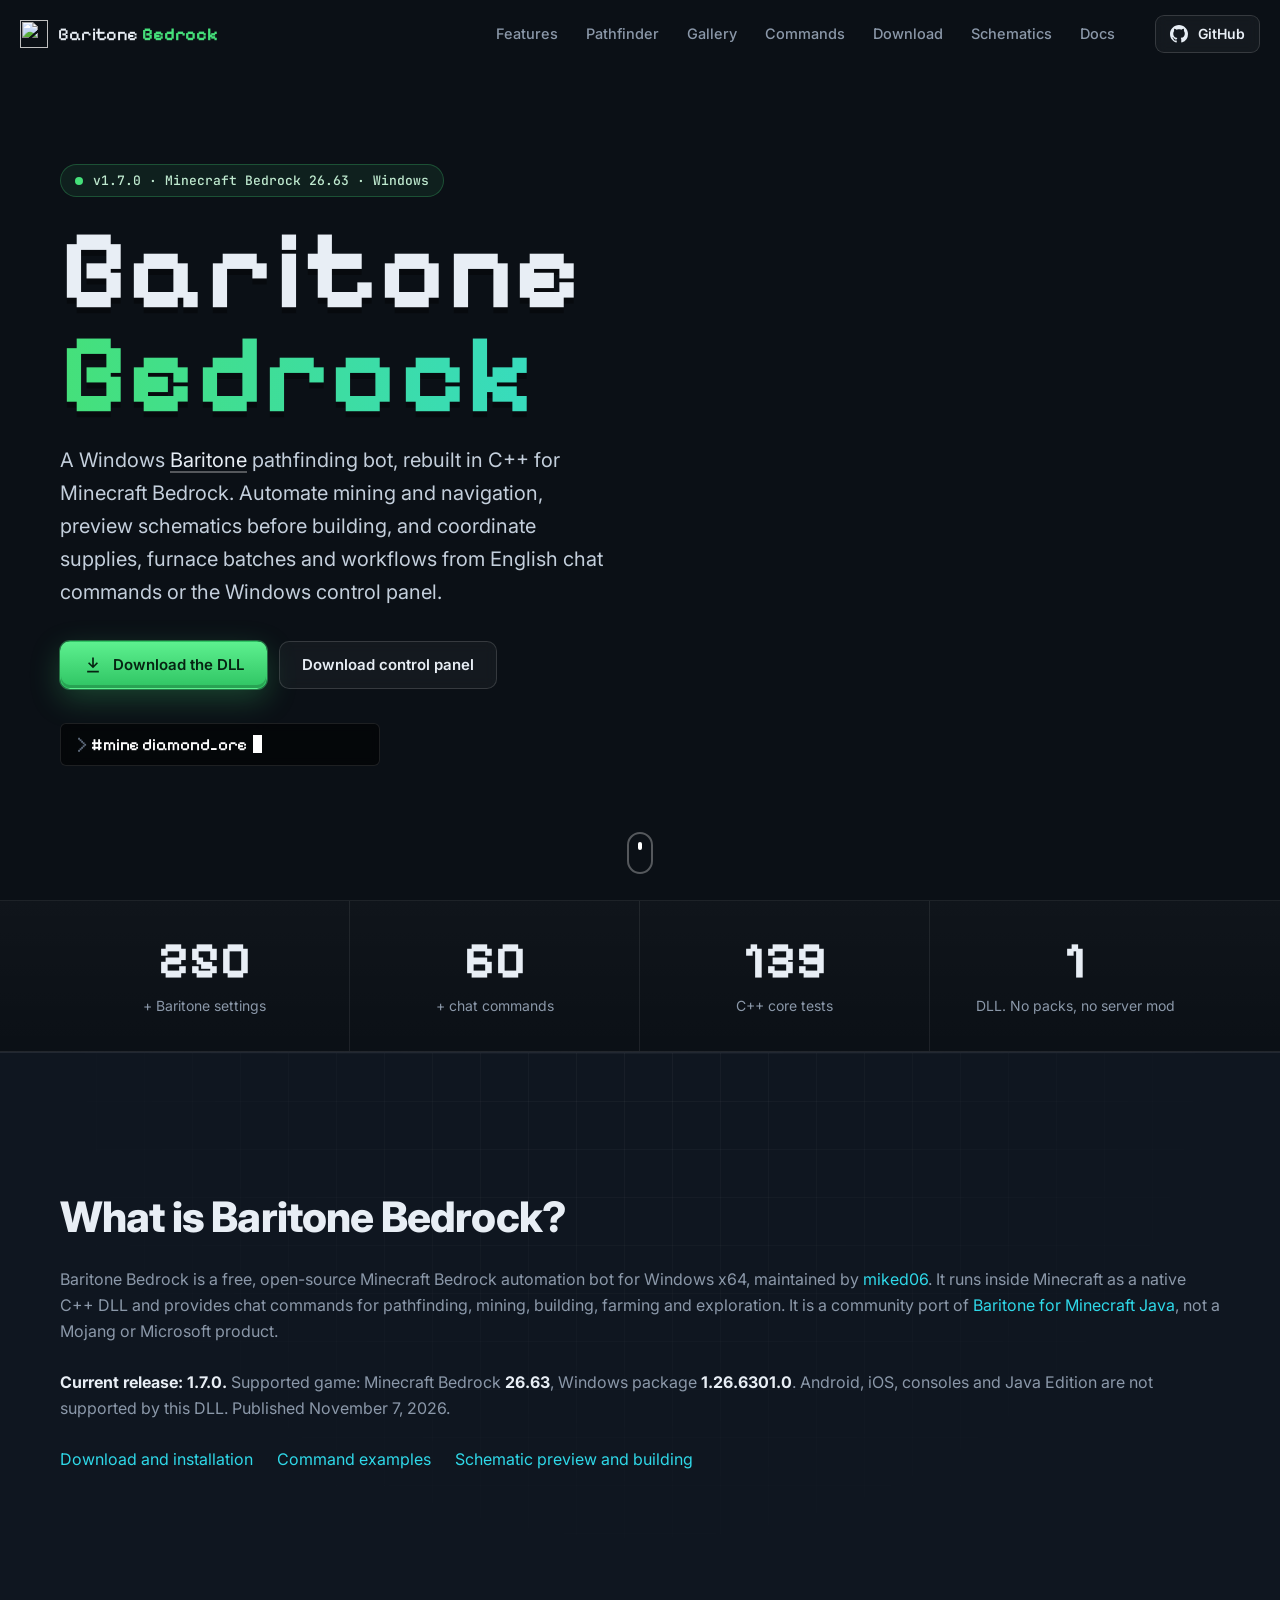
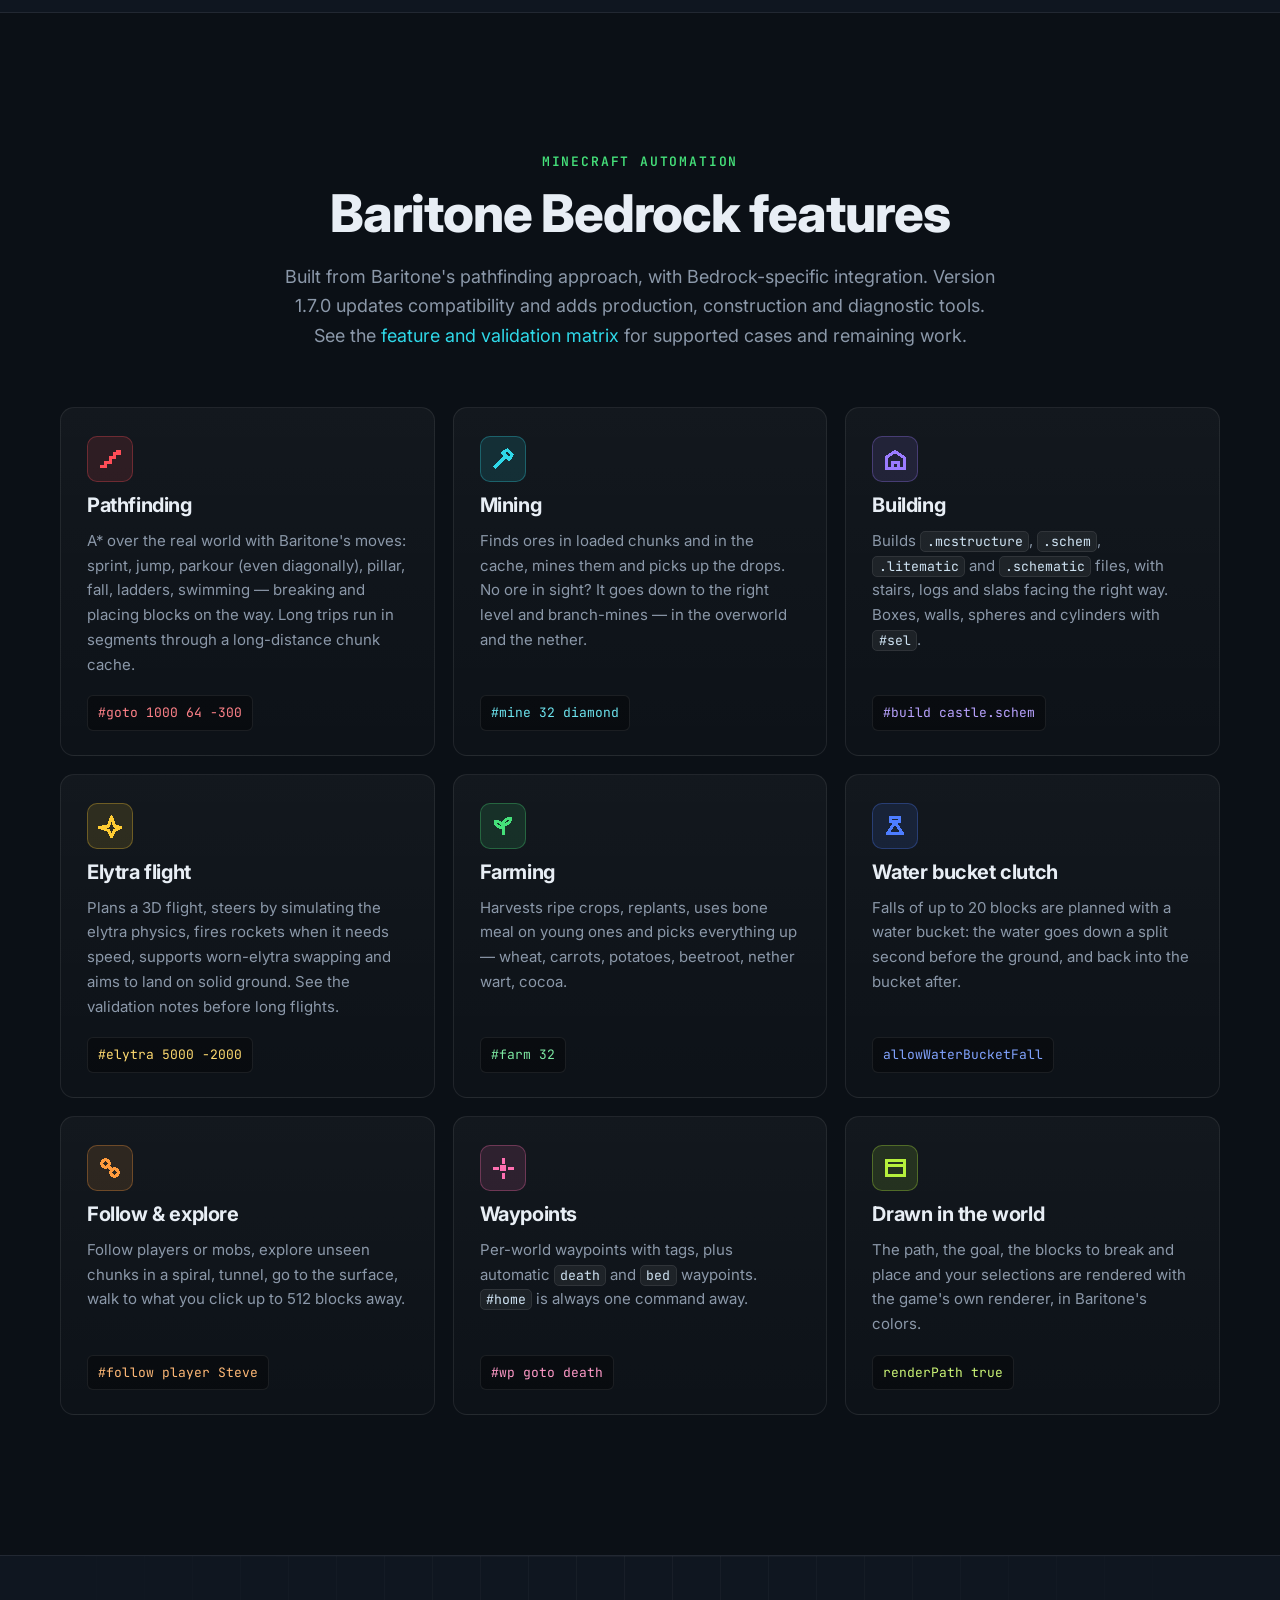
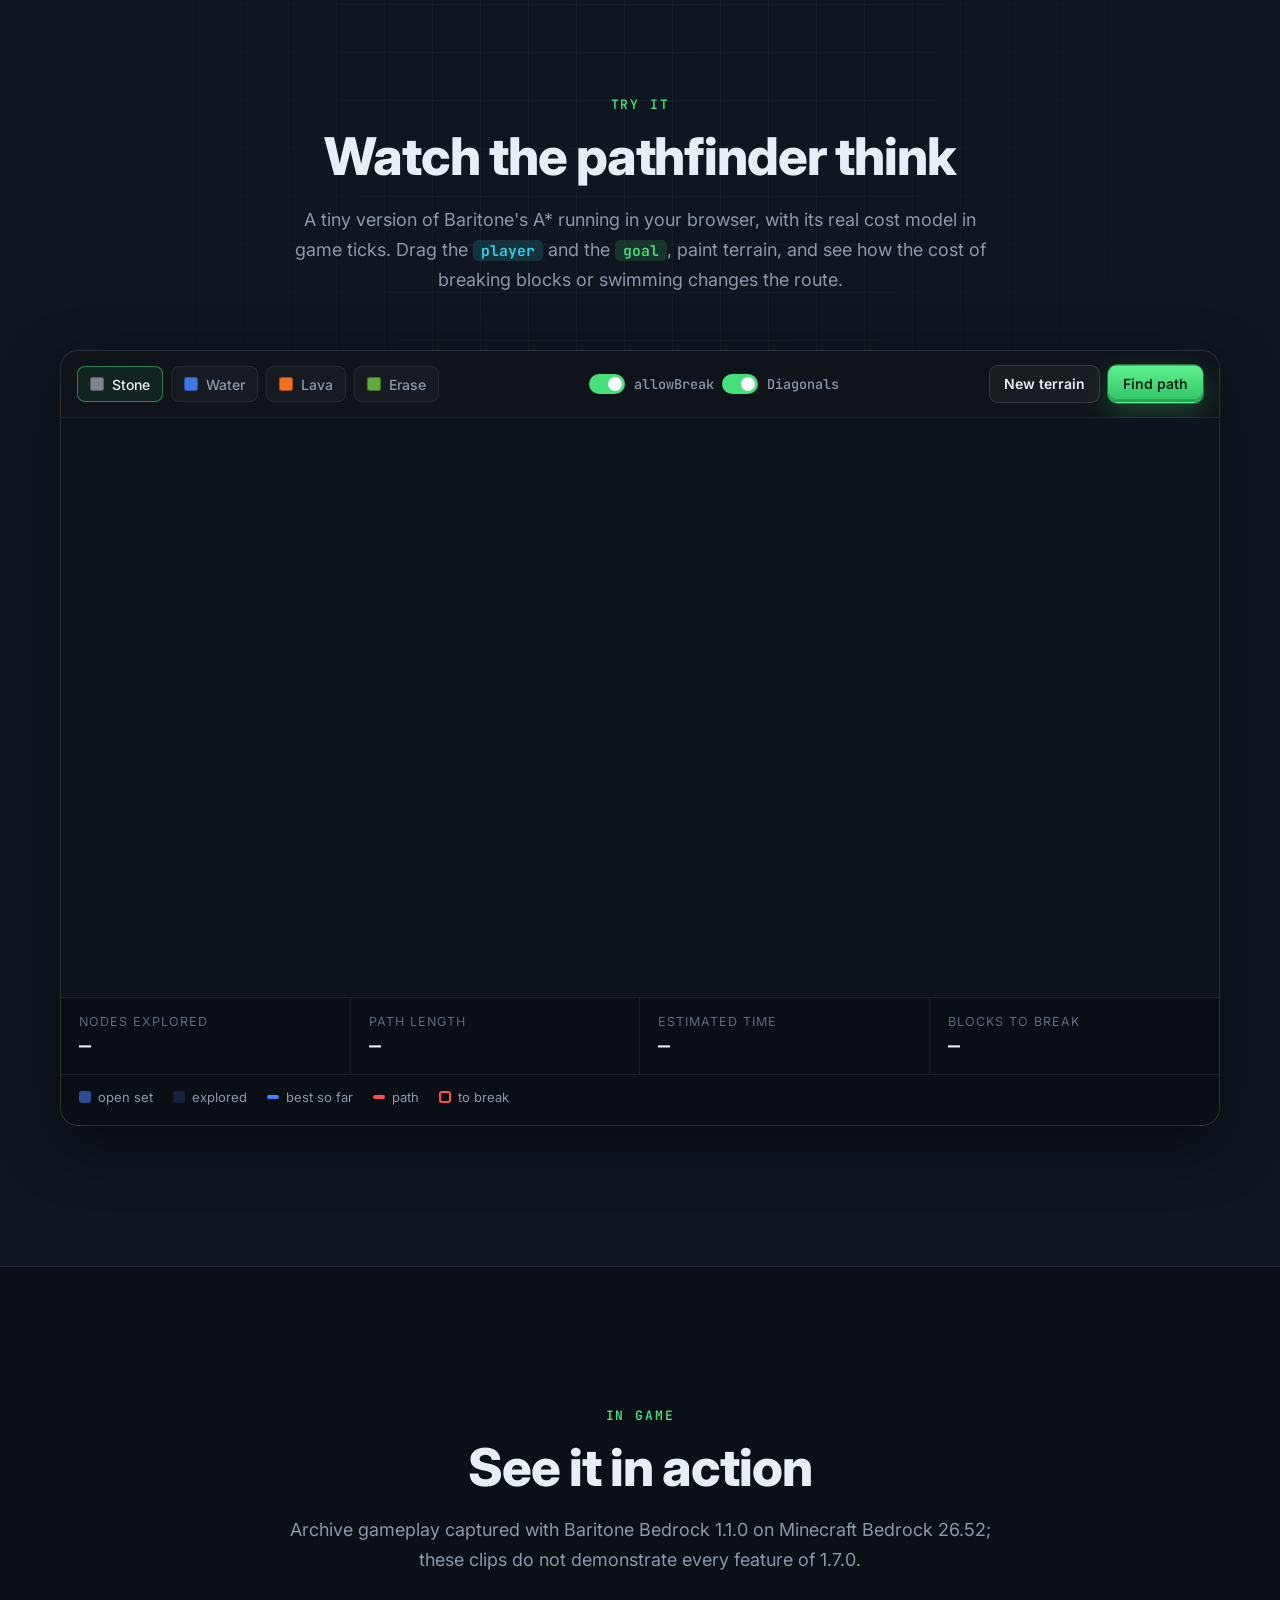
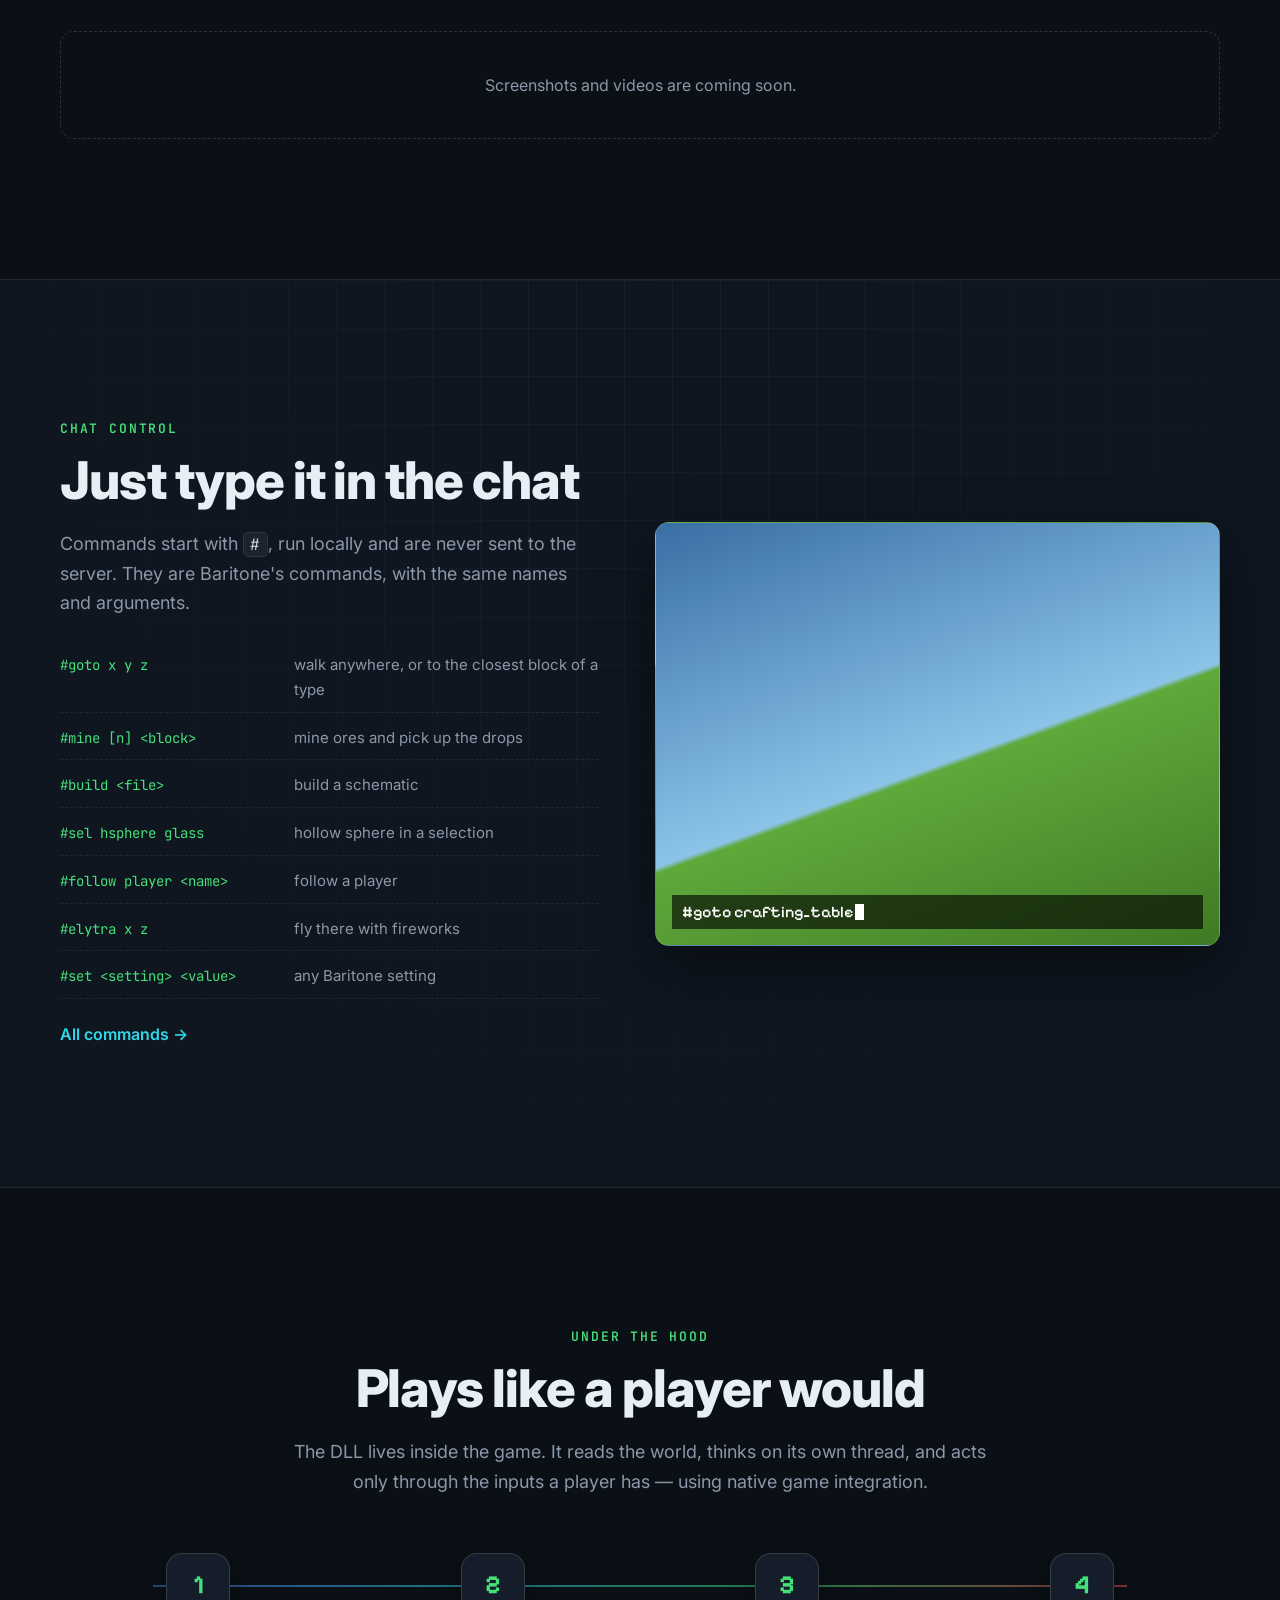
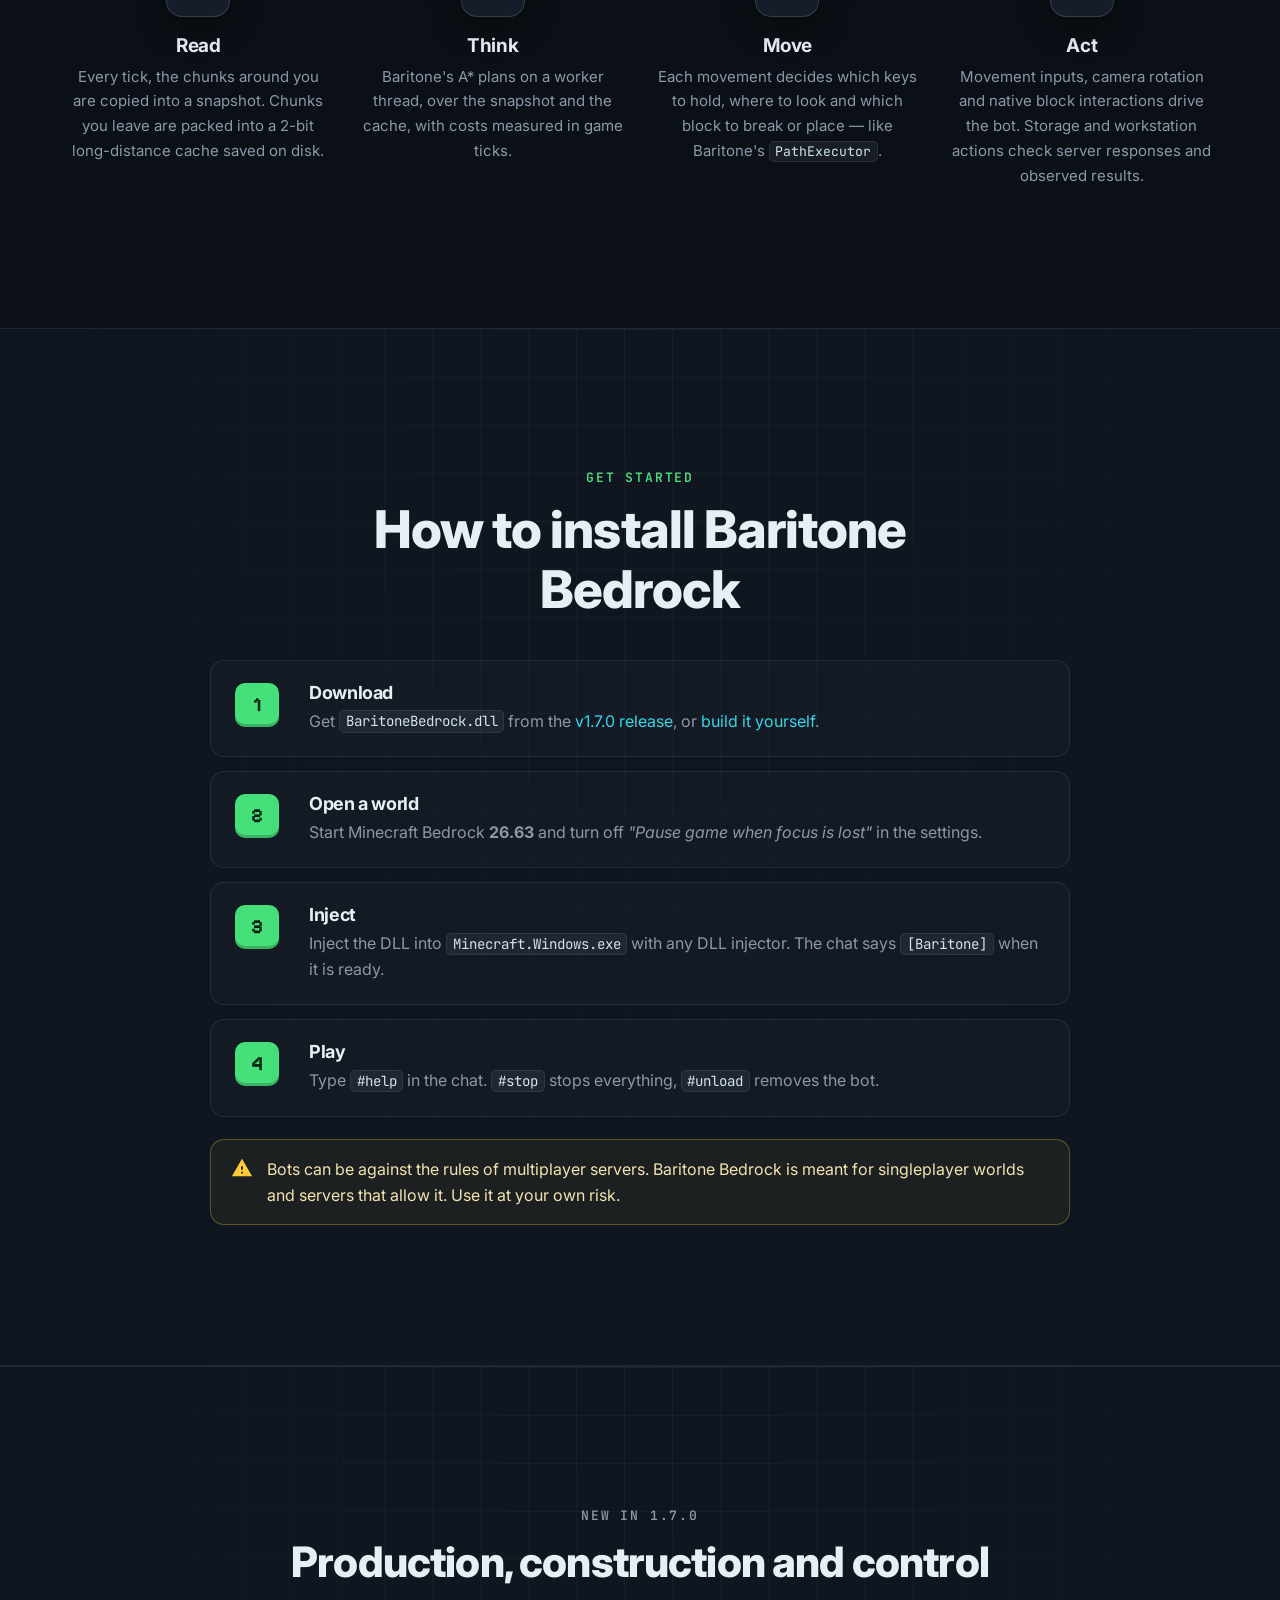
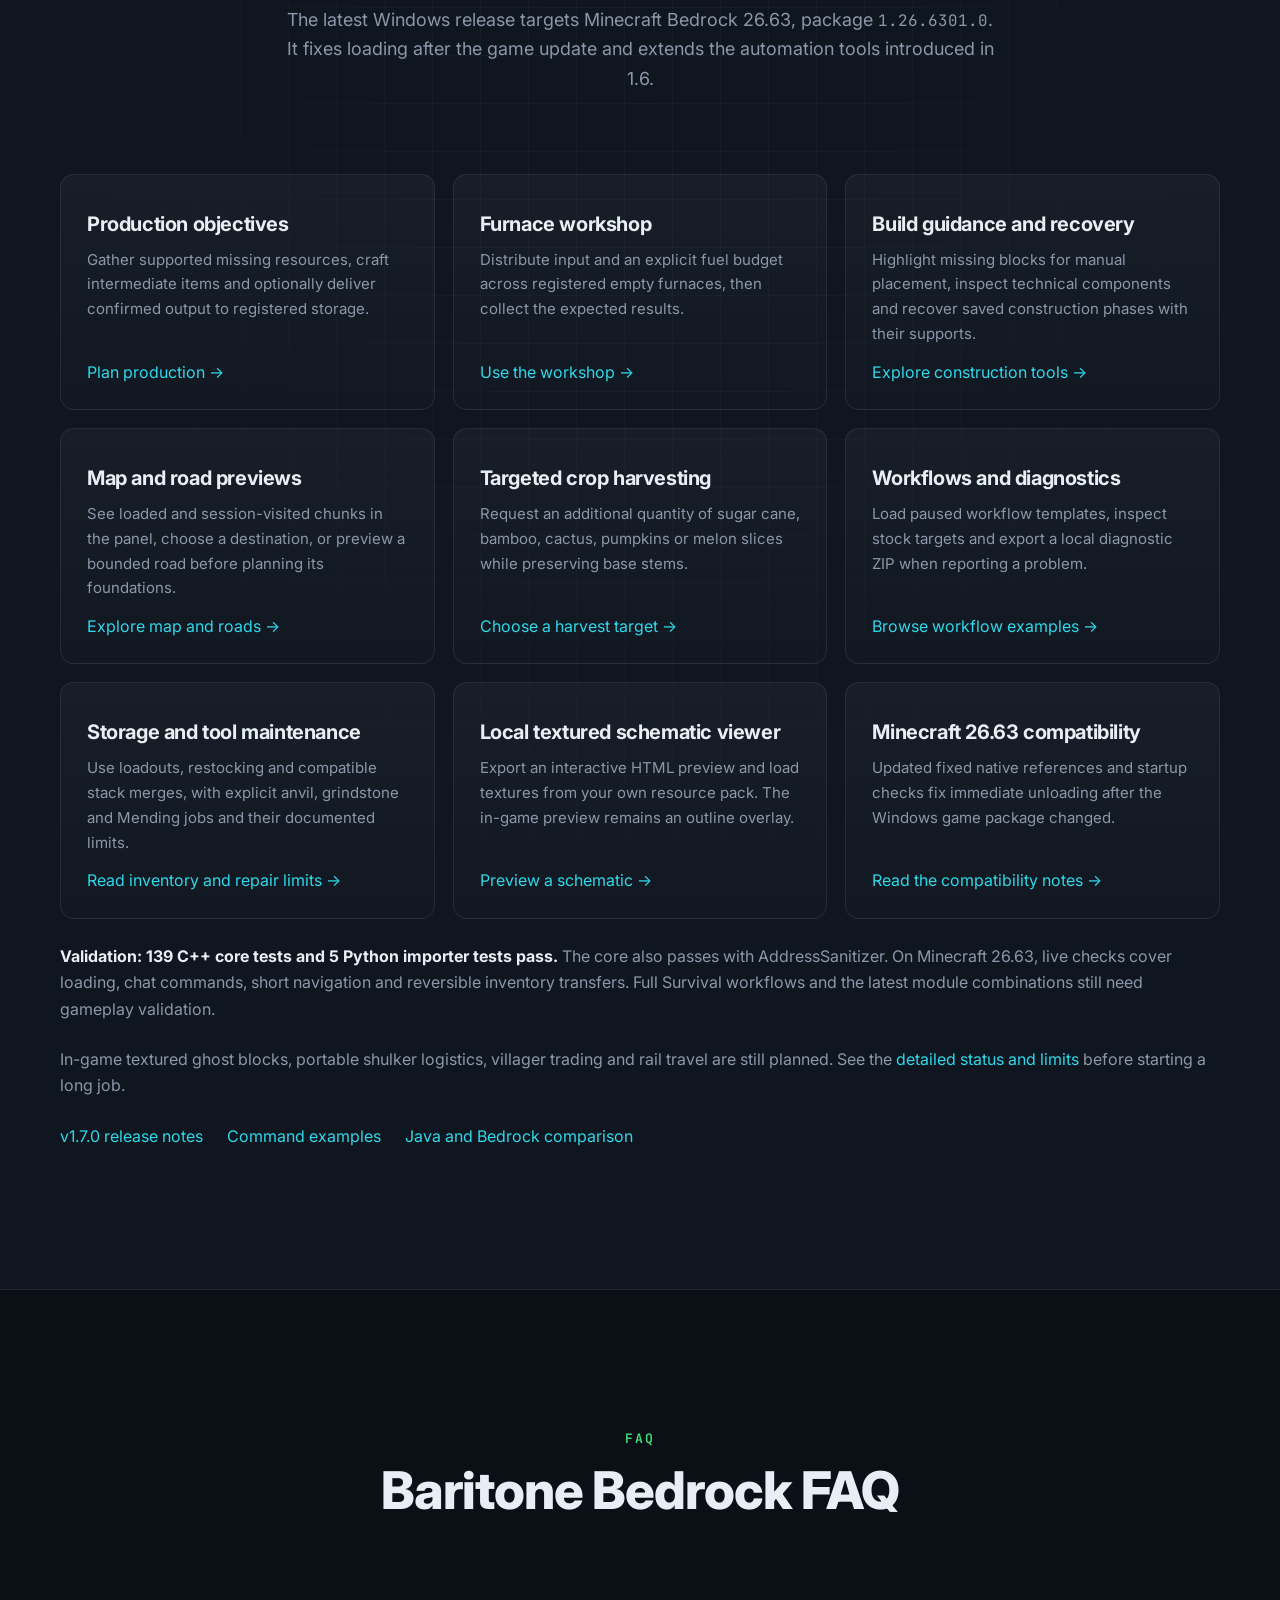
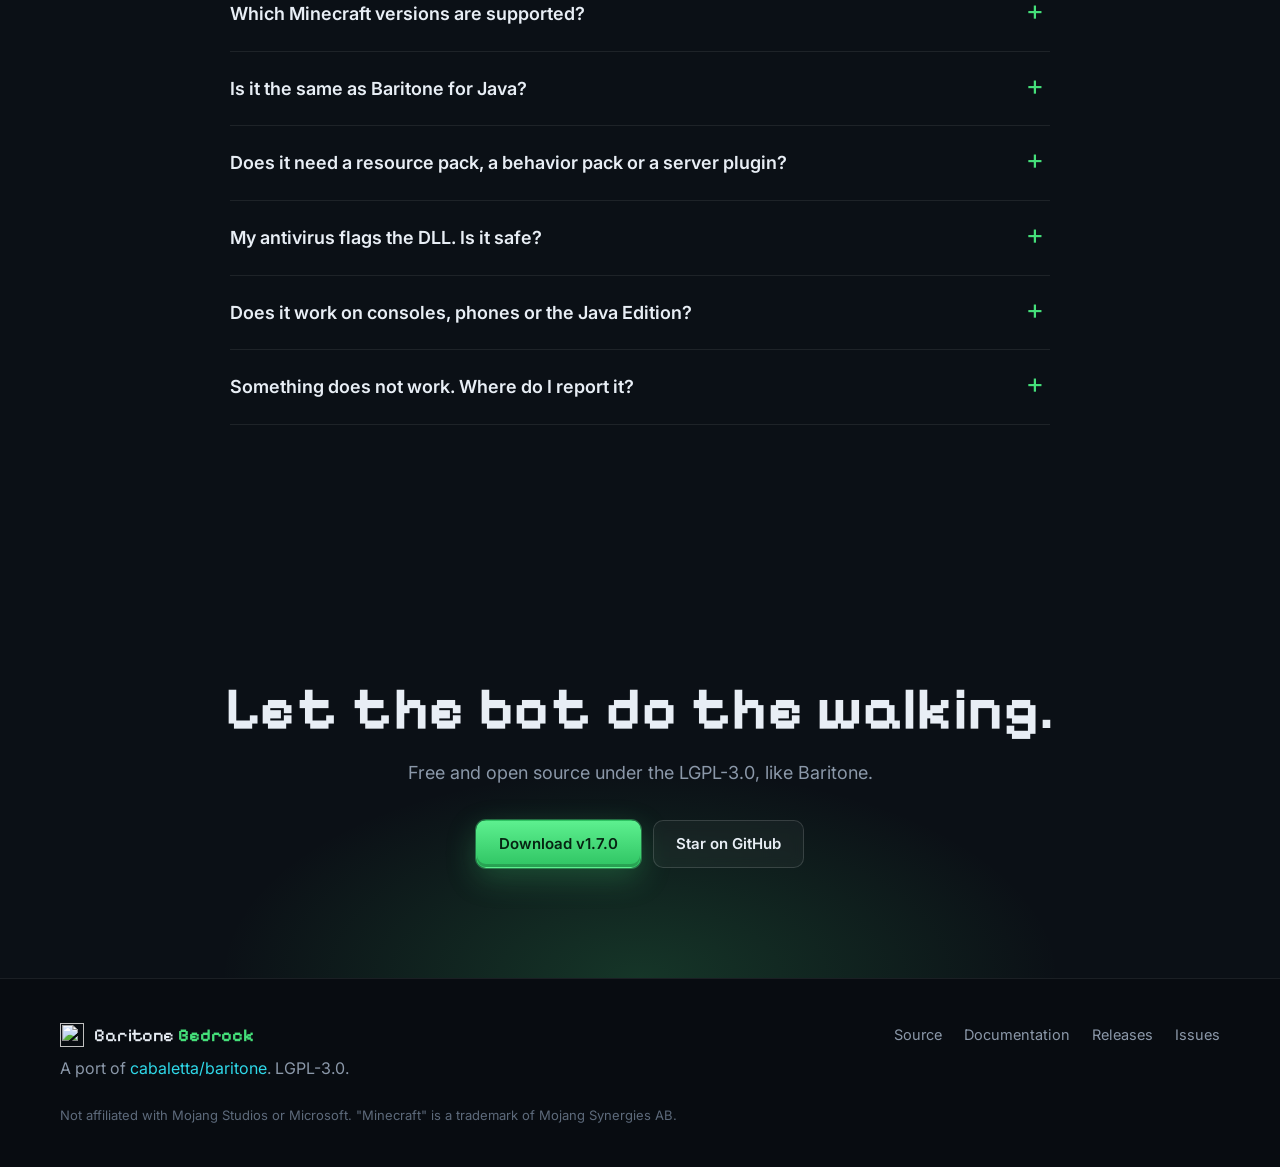
==== commit 2a49ec53: "Update website for v1.7.0 and Minecraft Bedrock 26.63" ====
--- a/index.html
+++ b/index.html
@@ -3,20 +3,20 @@
 <head>
   <meta charset="utf-8">
   <meta name="viewport" content="width=device-width, initial-scale=1">
-  <title>Baritone Bedrock â€” Minecraft Bot, Download &amp; Commands</title>
-  <meta name="description" content="Download Baritone Bedrock 1.5.0 for Minecraft Bedrock 26.60 on Windows. Explore automatic mining, schematic building, commands and installation guides.">
+  <title>Baritone Bedrock 1.7.0 — Minecraft Bot for Windows</title>
+  <meta name="description" content="Download Baritone Bedrock 1.7.0 for Minecraft 26.63 on Windows. Explore mining, schematics, production workflows and the control panel. English commands.">
   <meta name="robots" content="index,follow,max-image-preview:large">
   <link rel="canonical" href="https://miked06.github.io/baritone-bedrock-website/">
   <meta property="og:type" content="website">
   <meta property="og:site_name" content="Baritone Bedrock">
-  <meta property="og:title" content="Baritone Bedrock â€” Minecraft Bot, Download &amp; Commands">
-  <meta property="og:description" content="Download Baritone Bedrock 1.5.0 for Minecraft Bedrock 26.60 on Windows. Explore automatic mining, schematic building, commands and installation guides.">
+  <meta property="og:title" content="Baritone Bedrock 1.7.0 — Minecraft Bot for Windows">
+  <meta property="og:description" content="Download Baritone Bedrock 1.7.0 for Minecraft 26.63 on Windows. Explore mining, schematics, production workflows and the control panel. English commands.">
   <meta property="og:url" content="https://miked06.github.io/baritone-bedrock-website/">
   <meta property="og:image" content="https://miked06.github.io/baritone-bedrock-website/assets/img/og.png">
   <meta property="og:image:alt" content="Baritone Bedrock Minecraft pathfinding bot">
   <meta name="twitter:card" content="summary_large_image">
-  <meta name="twitter:title" content="Baritone Bedrock â€” Minecraft Bot, Download &amp; Commands">
-  <meta name="twitter:description" content="Download Baritone Bedrock 1.5.0 for Minecraft Bedrock 26.60 on Windows. Explore automatic mining, schematic building, commands and installation guides.">
+  <meta name="twitter:title" content="Baritone Bedrock 1.7.0 — Minecraft Bot for Windows">
+  <meta name="twitter:description" content="Download Baritone Bedrock 1.7.0 for Minecraft 26.63 on Windows. Explore mining, schematics, production workflows and the control panel. English commands.">
   <meta name="twitter:image" content="https://miked06.github.io/baritone-bedrock-website/assets/img/og.png">
   <meta name="theme-color" content="#0b1016">
   <link rel="icon" href="assets/img/favicon.svg" type="image/svg+xml">
@@ -25,7 +25,7 @@
   <link rel="preconnect" href="https://fonts.gstatic.com" crossorigin>
   <link href="https://fonts.googleapis.com/css2?family=Inter:wght@400;500;600;700;800&family=JetBrains+Mono:wght@400;600&family=Pixelify+Sans:wght@500;700&display=swap" rel="stylesheet">
   <link rel="stylesheet" href="assets/css/style.css">
-  <script type="application/ld+json">{"@context": "https://schema.org", "@graph": [{"@type": "WebSite", "@id": "https://miked06.github.io/baritone-bedrock-website/#website", "url": "https://miked06.github.io/baritone-bedrock-website/", "name": "Baritone Bedrock", "inLanguage": "en"}, {"@type": "SoftwareApplication", "@id": "https://miked06.github.io/baritone-bedrock-website/#software", "name": "Baritone Bedrock", "url": "https://miked06.github.io/baritone-bedrock-website/", "applicationCategory": "GameApplication", "operatingSystem": "Windows x64", "softwareVersion": "1.5.0", "softwareRequirements": "Minecraft Bedrock 26.60, Windows package 1.26.6005.0", "description": "Open-source Minecraft Bedrock pathfinding and automation bot for Windows.", "downloadUrl": "https://github.com/miked06/baritone-bedrock/releases/tag/v1.5.0", "releaseNotes": "https://github.com/miked06/baritone-bedrock/releases/tag/v1.5.0", "license": "https://www.gnu.org/licenses/lgpl-3.0.html", "isAccessibleForFree": true, "author": {"@type": "Person", "name": "miked06", "url": "https://github.com/miked06"}, "sameAs": "https://github.com/miked06/baritone-bedrock"}]}</script>
+  <script type="application/ld+json">{"@context": "https://schema.org", "@graph": [{"@type": "WebSite", "@id": "https://miked06.github.io/baritone-bedrock-website/#website", "url": "https://miked06.github.io/baritone-bedrock-website/", "name": "Baritone Bedrock", "inLanguage": "en"}, {"@type": "SoftwareApplication", "@id": "https://miked06.github.io/baritone-bedrock-website/#software", "name": "Baritone Bedrock", "url": "https://miked06.github.io/baritone-bedrock-website/", "applicationCategory": "GameApplication", "operatingSystem": "Windows x64", "softwareVersion": "1.7.0", "softwareRequirements": "Minecraft Bedrock 26.63 for Windows, package 1.26.6301.0", "description": "Open-source Minecraft Bedrock pathfinding and automation bot for Windows.", "downloadUrl": "https://github.com/miked06/baritone-bedrock/releases/download/v1.7.0/BaritoneBedrock.dll", "releaseNotes": "https://github.com/miked06/baritone-bedrock/releases/tag/v1.7.0", "license": "https://www.gnu.org/licenses/lgpl-3.0.html", "isAccessibleForFree": true, "author": {"@type": "Person", "name": "miked06", "url": "https://github.com/miked06"}, "sameAs": "https://github.com/miked06/baritone-bedrock", "dateModified": "2026-11-07"}, {"@type": "WebPage", "@id": "https://miked06.github.io/baritone-bedrock-website/#webpage", "url": "https://miked06.github.io/baritone-bedrock-website/", "name": "Baritone Bedrock 1.7.0 \u2014 Minecraft Bot for Windows", "description": "Download Baritone Bedrock 1.7.0 for Minecraft 26.63 on Windows. Explore mining, schematics, production workflows and the control panel. English commands.", "dateModified": "2026-11-07", "inLanguage": "en", "about": {"@id": "https://miked06.github.io/baritone-bedrock-website/#software"}, "isPartOf": {"@id": "https://miked06.github.io/baritone-bedrock-website/#website"}}]}</script>
 </head>
 <body>
   <a class="skip" href="#main">Skip to content</a>
@@ -59,21 +59,21 @@
       <canvas class="hero__canvas" id="hero-canvas" aria-hidden="true"></canvas>
       <div class="hero__fade"></div>
       <div class="hero__content">
-        <p class="eyebrow reveal"><span class="dot"></span> v1.5.0 Â· Minecraft Bedrock 26.60 Â· Windows</p>
+        <p class="eyebrow reveal"><span class="dot"></span> v1.7.0 · Minecraft Bedrock 26.63 · Windows</p>
         <h1 class="hero__title reveal">
           <span class="pixel">Baritone</span>
           <span class="pixel hero__title-accent">Bedrock</span>
         </h1>
         <p class="hero__lead reveal">
           A Windows <a href="https://github.com/cabaletta/baritone">Baritone</a> pathfinding bot, rebuilt in C++ for Minecraft Bedrock.
-          Automate mining and navigation, preview schematics before building, and manage storage and task queues from English chat commands.
+          Automate mining and navigation, preview schematics before building, and coordinate supplies, furnace batches and workflows from English chat commands or the Windows control panel.
         </p>
         <div class="hero__cta reveal">
-          <a class="btn btn--primary" href="https://github.com/miked06/baritone-bedrock/releases/latest/download/BaritoneBedrock.dll">
+          <a class="btn btn--primary" href="https://github.com/miked06/baritone-bedrock/releases/download/v1.7.0/BaritoneBedrock.dll">
             <svg viewBox="0 0 24 24" width="20" height="20" aria-hidden="true"><path fill="currentColor" d="M11 3h2v9.17l3.59-3.58L18 10l-6 6-6-6 1.41-1.41L11 12.17V3zM5 19h14v2H5z"/></svg>
             Download the DLL
           </a>
-          <a class="btn btn--ghost" href="https://github.com/miked06/baritone-bedrock">View on GitHub</a>
+          <a class="btn btn--ghost" href="https://github.com/miked06/baritone-bedrock/releases/download/v1.7.0/BaritoneControlPanel.exe">Download control panel</a>
         </div>
         <div class="hero__chat reveal" aria-label="Example command">
           <span class="chat-prefix">&gt;</span> <span class="typed" id="hero-typed">#mine diamond_ore</span><span class="caret"></span>
@@ -87,7 +87,7 @@
       <div class="container stats__grid">
         <div class="stat reveal"><b data-count="250">250</b><span>+ Baritone settings</span></div>
         <div class="stat reveal"><b data-count="60">60</b><span>+ chat commands</span></div>
-        <div class="stat reveal"><b data-count="100">100</b><span>offline tests</span></div>
+        <div class="stat reveal"><b data-count="139">139</b><span>C++ core tests</span></div>
         <div class="stat reveal"><b data-count="1">1</b><span>DLL. No packs, no server mod</span></div>
       </div>
     </section>
@@ -95,7 +95,7 @@
     <section class="section section--alt" id="about"><div class="container guide-content">
       <h2>What is Baritone Bedrock?</h2>
       <p>Baritone Bedrock is a free, open-source Minecraft Bedrock automation bot for Windows x64, maintained by <a href="https://github.com/miked06">miked06</a>. It runs inside Minecraft as a native C++ DLL and provides chat commands for pathfinding, mining, building, farming and exploration. It is a community port of <a href="https://github.com/cabaletta/baritone">Baritone for Minecraft Java</a>, not a Mojang or Microsoft product.</p>
-      <p><strong>Current release: 1.5.0.</strong> Supported game: Minecraft Bedrock <strong>26.60</strong>, Windows package <strong>1.26.6005.0</strong>. Android, iOS, consoles and Java Edition are not supported by this DLL. Published <time datetime="2026-11-01">November 1, 2026</time>.</p>
+      <p><strong>Current release: 1.7.0.</strong> Supported game: Minecraft Bedrock <strong>26.63</strong>, Windows package <strong>1.26.6301.0</strong>. Android, iOS, consoles and Java Edition are not supported by this DLL. Published <time datetime="2026-11-07">November 7, 2026</time>.</p>
       <div class="guide-links"><a href="download.html">Download and installation</a><a href="commands.html">Command examples</a><a href="schematics.html">Schematic preview and building</a></div>
     </div></section>
 
@@ -105,20 +105,20 @@
         <header class="section__head reveal">
           <p class="kicker">Minecraft automation</p>
           <h2>Baritone Bedrock features</h2>
-          <p class="section__lead">Built from Baritone's pathfinding approach, with Bedrock-specific integration. Version 1.5.0 adds 17 modules; see the <a href="https://github.com/miked06/baritone-bedrock/blob/main/docs/MODULE_ROADMAP.md">validation status and platform limits</a>.</p>
+          <p class="section__lead">Built from Baritone's pathfinding approach, with Bedrock-specific integration. Version 1.7.0 updates compatibility and adds production, construction and diagnostic tools. See the <a href="https://github.com/miked06/baritone-bedrock/blob/v1.7.0/docs/WINDOWS_NEXT.md">feature and validation matrix</a> for supported cases and remaining work.</p>
         </header>
 
         <div class="features">
           <article class="card reveal" style="--accent: var(--red)">
             <div class="card__icon"><svg viewBox="0 0 16 16" aria-hidden="true"><path d="M2 13h3v-3h3V7h3V4h3" fill="none" stroke="currentColor" stroke-width="2" stroke-linecap="square"/><rect x="12" y="2" width="3" height="3" fill="currentColor"/></svg></div>
             <h3>Pathfinding</h3>
-            <p>A* over the real world with Baritone's moves: sprint, jump, parkour (even diagonally), pillar, fall, ladders, swimming â€” breaking and placing blocks on the way. Long trips run in segments through a long-distance chunk cache.</p>
+            <p>A* over the real world with Baritone's moves: sprint, jump, parkour (even diagonally), pillar, fall, ladders, swimming — breaking and placing blocks on the way. Long trips run in segments through a long-distance chunk cache.</p>
             <code>#goto 1000 64 -300</code>
           </article>
           <article class="card reveal" style="--accent: var(--cyan)">
             <div class="card__icon"><svg viewBox="0 0 16 16" aria-hidden="true"><path d="M3 13l6-6M8 4l4 4M9 3l2-1 3 3-1 2" fill="none" stroke="currentColor" stroke-width="2" stroke-linecap="square"/></svg></div>
             <h3>Mining</h3>
-            <p>Finds ores in loaded chunks and in the cache, mines them and picks up the drops. No ore in sight? It goes down to the right level and branch-mines â€” in the overworld and the nether.</p>
+            <p>Finds ores in loaded chunks and in the cache, mines them and picks up the drops. No ore in sight? It goes down to the right level and branch-mines — in the overworld and the nether.</p>
             <code>#mine 32 diamond</code>
           </article>
           <article class="card reveal" style="--accent: var(--violet)">
@@ -136,7 +136,7 @@
           <article class="card reveal" style="--accent: var(--green)">
             <div class="card__icon"><svg viewBox="0 0 16 16" aria-hidden="true"><path d="M8 14V6M8 9C8 6 5 5 3 5c0 3 2 4 5 4zM8 7c0-3 3-4 5-4 0 3-2 4-5 4z" fill="none" stroke="currentColor" stroke-width="2"/></svg></div>
             <h3>Farming</h3>
-            <p>Harvests ripe crops, replants, uses bone meal on young ones and picks everything up â€” wheat, carrots, potatoes, beetroot, nether wart, cocoa.</p>
+            <p>Harvests ripe crops, replants, uses bone meal on young ones and picks everything up — wheat, carrots, potatoes, beetroot, nether wart, cocoa.</p>
             <code>#farm 32</code>
           </article>
           <article class="card reveal" style="--accent: var(--blue)">
@@ -197,10 +197,10 @@
             <canvas id="demo-canvas" aria-label="Pathfinding grid. Drag the player and the goal, paint terrain with the brush."></canvas>
           </div>
           <div class="demo__stats" aria-live="polite">
-            <div><span>Nodes explored</span><b id="st-nodes">â€”</b></div>
-            <div><span>Path length</span><b id="st-length">â€”</b></div>
-            <div><span>Estimated time</span><b id="st-time">â€”</b></div>
-            <div><span>Blocks to break</span><b id="st-break">â€”</b></div>
+            <div><span>Nodes explored</span><b id="st-nodes">—</b></div>
+            <div><span>Path length</span><b id="st-length">—</b></div>
+            <div><span>Estimated time</span><b id="st-time">—</b></div>
+            <div><span>Blocks to break</span><b id="st-break">—</b></div>
           </div>
           <p class="demo__legend">
             <span><i class="lg lg--open"></i>open set</span>
@@ -219,7 +219,7 @@
         <header class="section__head reveal">
           <p class="kicker">In game</p>
           <h2>See it in action</h2>
-          <p class="section__lead">Archive gameplay captured with Baritone Bedrock 1.1.0 on Minecraft Bedrock 26.52; these clips do not demonstrate every feature of 1.5.0.</p>
+          <p class="section__lead">Archive gameplay captured with Baritone Bedrock 1.1.0 on Minecraft Bedrock 26.52; these clips do not demonstrate every feature of 1.7.0.</p>
         </header>
         <div class="gallery" id="gallery-grid">
           <a class="shot" href="media/path-render.jpg"><img src="media/path-render.jpg" alt="Baritone Bedrock path rendered in red inside Minecraft" loading="lazy" width="1280" height="720"><span class="shot__cap">Pathfinding inside Minecraft Bedrock</span></a>
@@ -259,12 +259,12 @@
         <header class="section__head reveal">
           <p class="kicker">Under the hood</p>
           <h2>Plays like a player would</h2>
-          <p class="section__lead">The DLL lives inside the game. It reads the world, thinks on its own thread, and acts only through the inputs a player has â€” using native game integration.</p>
+          <p class="section__lead">The DLL lives inside the game. It reads the world, thinks on its own thread, and acts only through the inputs a player has — using native game integration.</p>
         </header>
         <ol class="pipeline">
           <li class="reveal"><b>1</b><h3>Read</h3><p>Every tick, the chunks around you are copied into a snapshot. Chunks you leave are packed into a 2-bit long-distance cache saved on disk.</p></li>
           <li class="reveal"><b>2</b><h3>Think</h3><p>Baritone's A* plans on a worker thread, over the snapshot and the cache, with costs measured in game ticks.</p></li>
-          <li class="reveal"><b>3</b><h3>Move</h3><p>Each movement decides which keys to hold, where to look and which block to break or place â€” like Baritone's <code class="inline">PathExecutor</code>.</p></li>
+          <li class="reveal"><b>3</b><h3>Move</h3><p>Each movement decides which keys to hold, where to look and which block to break or place — like Baritone's <code class="inline">PathExecutor</code>.</p></li>
           <li class="reveal"><b>4</b><h3>Act</h3><p>Movement inputs, camera rotation and native block interactions drive the bot. Storage and workstation actions check server responses and observed results.</p></li>
         </ol>
       </div>
@@ -282,14 +282,14 @@
             <span class="step__n">1</span>
             <div>
               <h3>Download</h3>
-              <p>Get <code class="inline">BaritoneBedrock.dll</code> from the <a href="https://github.com/miked06/baritone-bedrock/releases/latest">latest release</a>, or <a href="https://github.com/miked06/baritone-bedrock/blob/main/docs/BUILDING.md">build it yourself</a>.</p>
+              <p>Get <code class="inline">BaritoneBedrock.dll</code> from the <a href="https://github.com/miked06/baritone-bedrock/releases/tag/v1.7.0">v1.7.0 release</a>, or <a href="https://github.com/miked06/baritone-bedrock/blob/main/docs/BUILDING.md">build it yourself</a>.</p>
             </div>
           </li>
           <li class="step reveal">
             <span class="step__n">2</span>
             <div>
               <h3>Open a world</h3>
-              <p>Start Minecraft Bedrock <b>26.60</b> and turn off <i>"Pause game when focus is lost"</i> in the settings.</p>
+              <p>Start Minecraft Bedrock <b>26.63</b> and turn off <i>"Pause game when focus is lost"</i> in the settings.</p>
             </div>
           </li>
           <li class="step reveal">
@@ -314,7 +314,27 @@
       </div>
     </section>
 
-    <section class="section" id="release"><div class="container guide-content"><p class="kicker">New in 1.5.0</p><h2>Automation beyond pathfinding</h2><div class="features"><article class="card"><h3>Schematic comparison and materials</h3><p>Verify matching, missing, wrong and unloaded blocks, estimate materials from inventory, and repair differences.</p><a href="schematics.html">Read the guide â†’</a></article><article class="card"><h3>Storage, crafting and smelting</h3><p>Register storage and workstations, transfer whole stacks with confirmed receipts, craft available recipes and run furnace batches.</p><a href="https://github.com/miked06/baritone-bedrock/blob/main/docs/MODULES.md#crafting-and-smelting">Read the guide â†’</a></article><article class="card"><h3>Persistent task workflows</h3><p>Queue navigation, mining, storage, builds and waits. Recovery is paused and bound to the world and dimension.</p><a href="https://github.com/miked06/baritone-bedrock/blob/main/docs/MODULES.md#persistent-tasks-and-diagnostics">Read the guide â†’</a></article><article class="card"><h3>Quarries and protected areas</h3><p>Preflight an excavation, preserve an access ramp and compare the completed quarry. Save areas that block entry or modification.</p><a href="https://github.com/miked06/baritone-bedrock/blob/main/docs/MODULES.md#quarry-manager">Read the guide â†’</a></article><article class="card"><h3>Farming and Survival assistance</h3><p>Selected-tree harvesting and replanting, adult animal feeding and population checks, plus opt-in food and retreat assistance.</p><a href="https://github.com/miked06/baritone-bedrock/blob/main/docs/MODULES.md#tree-and-animal-farming">Read the guide â†’</a></article><article class="card"><h3>Placements, routes and control panel</h3><p>Save schematic transforms, export blocks, plan registered portal routes and wide vehicle corridors, or use the Windows control panel.</p><a href="https://github.com/miked06/baritone-bedrock/blob/main/docs/MODULES.md">Read the guide â†’</a></article></div><p>The regression suite passes <strong>100 tests</strong>, including an AddressSanitizer build. Live checks cover storage, Creative workstation actions, furnace smelting, schematic comparison/export, a quarry fixture and chicken feeding. Tree replanting, vehicle driving and sustained Survival assistance still need dedicated live validation. Portal travel continues one leg at a time; crafting needs ingredients already in inventory.</p><p><a href="https://github.com/miked06/baritone-bedrock/releases/tag/v1.5.0">Release notes</a> Â· <a href="https://github.com/miked06/baritone-bedrock/blob/main/docs/MODULE_ROADMAP.md">Full validation status</a> Â· <a href="https://github.com/miked06/baritone-bedrock/blob/main/docs/FEATURE_COMPARISON.md">Java and Bedrock comparison</a></p></div></section>
+    <section class="section section--alt" id="release">
+      <div class="container guide-content">
+        <header class="section__head"><p class="kicker">New in 1.7.0</p><h2>Production, construction and control</h2>
+          <p class="section__lead">The latest Windows release targets Minecraft Bedrock 26.63, package <code>1.26.6301.0</code>. It fixes loading after the game update and extends the automation tools introduced in 1.6.</p></header>
+        <div class="features">
+          <article class="card"><h3>Production objectives</h3><p>Gather supported missing resources, craft intermediate items and optionally deliver confirmed output to registered storage.</p><a href="commands.html#production">Plan production →</a></article>
+          <article class="card"><h3>Furnace workshop</h3><p>Distribute input and an explicit fuel budget across registered empty furnaces, then collect the expected results.</p><a href="commands.html#workshop">Use the workshop →</a></article>
+          <article class="card"><h3>Build guidance and recovery</h3><p>Highlight missing blocks for manual placement, inspect technical components and recover saved construction phases with their supports.</p><a href="schematics.html#construction">Explore construction tools →</a></article>
+          <article class="card"><h3>Map and road previews</h3><p>See loaded and session-visited chunks in the panel, choose a destination, or preview a bounded road before planning its foundations.</p><a href="commands.html#map-roads">Explore map and roads →</a></article>
+          <article class="card"><h3>Targeted crop harvesting</h3><p>Request an additional quantity of sugar cane, bamboo, cactus, pumpkins or melon slices while preserving base stems.</p><a href="commands.html#harvest">Choose a harvest target →</a></article>
+          <article class="card"><h3>Workflows and diagnostics</h3><p>Load paused workflow templates, inspect stock targets and export a local diagnostic ZIP when reporting a problem.</p><a href="commands.html#workflows">Browse workflow examples →</a></article>
+          <article class="card"><h3>Storage and tool maintenance</h3><p>Use loadouts, restocking and compatible stack merges, with explicit anvil, grindstone and Mending jobs and their documented limits.</p><a href="https://github.com/miked06/baritone-bedrock/blob/v1.7.0/docs/TOOL_REPAIR.md">Read inventory and repair limits →</a></article>
+          <article class="card"><h3>Local textured schematic viewer</h3><p>Export an interactive HTML preview and load textures from your own resource pack. The in-game preview remains an outline overlay.</p><a href="schematics.html#textured-preview">Preview a schematic →</a></article>
+          <article class="card"><h3>Minecraft 26.63 compatibility</h3><p>Updated fixed native references and startup checks fix immediate unloading after the Windows game package changed.</p><a href="https://github.com/miked06/baritone-bedrock/blob/v1.7.0/docs/DEVELOPMENT.md#reverse-engineering-notes-2663">Read the compatibility notes →</a></article>
+        </div>
+        <p><strong>Validation: 139 C++ core tests and 5 Python importer tests pass.</strong> The core also passes with AddressSanitizer. On Minecraft 26.63, live checks cover loading, chat commands, short navigation and reversible inventory transfers. Full Survival workflows and the latest module combinations still need gameplay validation.</p>
+        <p>In-game textured ghost blocks, portable shulker logistics, villager trading and rail travel are still planned. See the <a href="https://github.com/miked06/baritone-bedrock/blob/v1.7.0/docs/WINDOWS_NEXT.md">detailed status and limits</a> before starting a long job.</p>
+        <div class="guide-links"><a href="https://github.com/miked06/baritone-bedrock/releases/tag/v1.7.0">v1.7.0 release notes</a><a href="commands.html">Command examples</a><a href="https://github.com/miked06/baritone-bedrock/blob/v1.7.0/docs/FEATURE_COMPARISON.md">Java and Bedrock comparison</a></div>
+      </div>
+    </section>
+
     <!-- ============================== FAQ ============================== -->
     <section class="section" id="faq">
       <div class="container faq">
@@ -324,11 +344,11 @@
         </header>
         <details class="reveal">
           <summary>Which Minecraft versions are supported?</summary>
-          <p>Minecraft Bedrock <b>26.60</b> for Windows (package 1.26.6003.0). The DLL reads the game's memory directly, so each game update needs updated signatures and offsets â€” the <a href="https://github.com/miked06/baritone-bedrock/blob/main/docs/DEVELOPMENT.md#updating-to-a-new-game-version">development guide</a> explains how, and contributions are very welcome.</p>
+          <p>Baritone Bedrock <b>1.7.0</b> supports <b>Minecraft Bedrock 26.63 for Windows x64</b>, package <b>1.26.6301.0</b>. The DLL checks the exact package and native references before loading. For package 1.26.6005.0 / Bedrock 26.60, use <a href="https://github.com/miked06/baritone-bedrock/releases/tag/v1.6.0">release 1.6.0</a>. Other packages need a matching port; see the <a href="https://github.com/miked06/baritone-bedrock/blob/v1.7.0/docs/DEVELOPMENT.md#reverse-engineering-notes-2663">compatibility notes</a>.</p>
         </details>
         <details class="reveal">
           <summary>Is it the same as Baritone for Java?</summary>
-          <p>It is a C++ port inspired by Baritone Java, with familiar commands and movement costs. Command names do not guarantee identical behavior: Bedrock cannot predict elytra terrain from a world seed, and other differences are documented in <a href="https://github.com/miked06/baritone-bedrock/blob/main/docs/FEATURE_COMPARISON.md">PARITY.md</a>.</p>
+          <p>It is a C++ port inspired by Baritone Java, with familiar commands and movement costs. Command names do not guarantee identical behavior: Bedrock cannot predict elytra terrain from a world seed, and other differences are documented in <a href="https://github.com/miked06/baritone-bedrock/blob/main/docs/FEATURE_COMPARISON.md">the Java and Bedrock comparison</a>.</p>
         </details>
         <details class="reveal">
           <summary>Does it need a resource pack, a behavior pack or a server plugin?</summary>
@@ -355,7 +375,7 @@
         <h2 class="pixel">Let the bot do the walking.</h2>
         <p>Free and open source under the LGPL-3.0, like Baritone.</p>
         <div class="hero__cta">
-          <a class="btn btn--primary" href="https://github.com/miked06/baritone-bedrock/releases/latest">Download v1.5.0</a>
+          <a class="btn btn--primary" href="https://github.com/miked06/baritone-bedrock/releases/tag/v1.7.0">Download v1.7.0</a>
           <a class="btn btn--ghost" href="https://github.com/miked06/baritone-bedrock">Star on GitHub</a>
         </div>
       </div>
@@ -379,7 +399,7 @@
   </footer>
 
   <div class="lightbox" id="lightbox" hidden>
-    <button class="lightbox__close" aria-label="Close">Ã—</button>
+    <button class="lightbox__close" aria-label="Close">×</button>
     <div class="lightbox__body"></div>
   </div>
 
--- a/assets/css/style.css
+++ b/assets/css/style.css
@@ -327,12 +327,12 @@
 .install .section__head { margin-bottom: 40px; }
 .steps { list-style: none; padding: 0; margin: 0 auto; max-width: 860px; display: grid; gap: 14px; }
 .step {
-  display: grid; grid-template-columns: 56px 1fr; gap: 18px; align-items: start;
+  display: grid; grid-template-columns: 56px minmax(0, 1fr); gap: 18px; align-items: start;
   padding: 22px 24px; border-radius: var(--radius); border: 1px solid var(--line); background: rgba(255, 255, 255, 0.02);
 }
 .step__n { width: 44px; height: 44px; display: grid; place-items: center; border-radius: 10px; font: 700 20px var(--pixel); color: #062312; background: var(--green); box-shadow: inset 0 -3px 0 rgba(0, 0, 0, 0.2); }
 .step h3 { font-size: 18px; margin-bottom: 4px; }
-.step p { color: var(--muted); }
+.step p { color: var(--muted); overflow-wrap: anywhere; }
 .callout { display: flex; gap: 14px; align-items: flex-start; max-width: 860px; margin: 22px auto 0; padding: 16px 20px; border-radius: var(--radius); border: 1px solid rgba(255, 204, 51, 0.3); background: rgba(255, 204, 51, 0.06); color: #f4e3b0; }
 .callout svg { flex: none; color: var(--gold); margin-top: 1px; }
 
@@ -418,7 +418,9 @@
 }
 
 /* Guides are useful as static HTML, without canvas or animation scripts. */
-.guide-content { display: grid; gap: 24px; }
+.guide-content { display: grid; grid-template-columns: minmax(0, 1fr); gap: 24px; }
+.guide-content > * { min-width: 0; }
+.guide-content p, .guide-content li { overflow-wrap: anywhere; }
 .guide-content h2 { font-size: clamp(27px, 4vw, 42px); }
 .guide-content h3 { margin-top: 10px; }
 .guide-content p, .guide-content li { color: var(--muted); }
